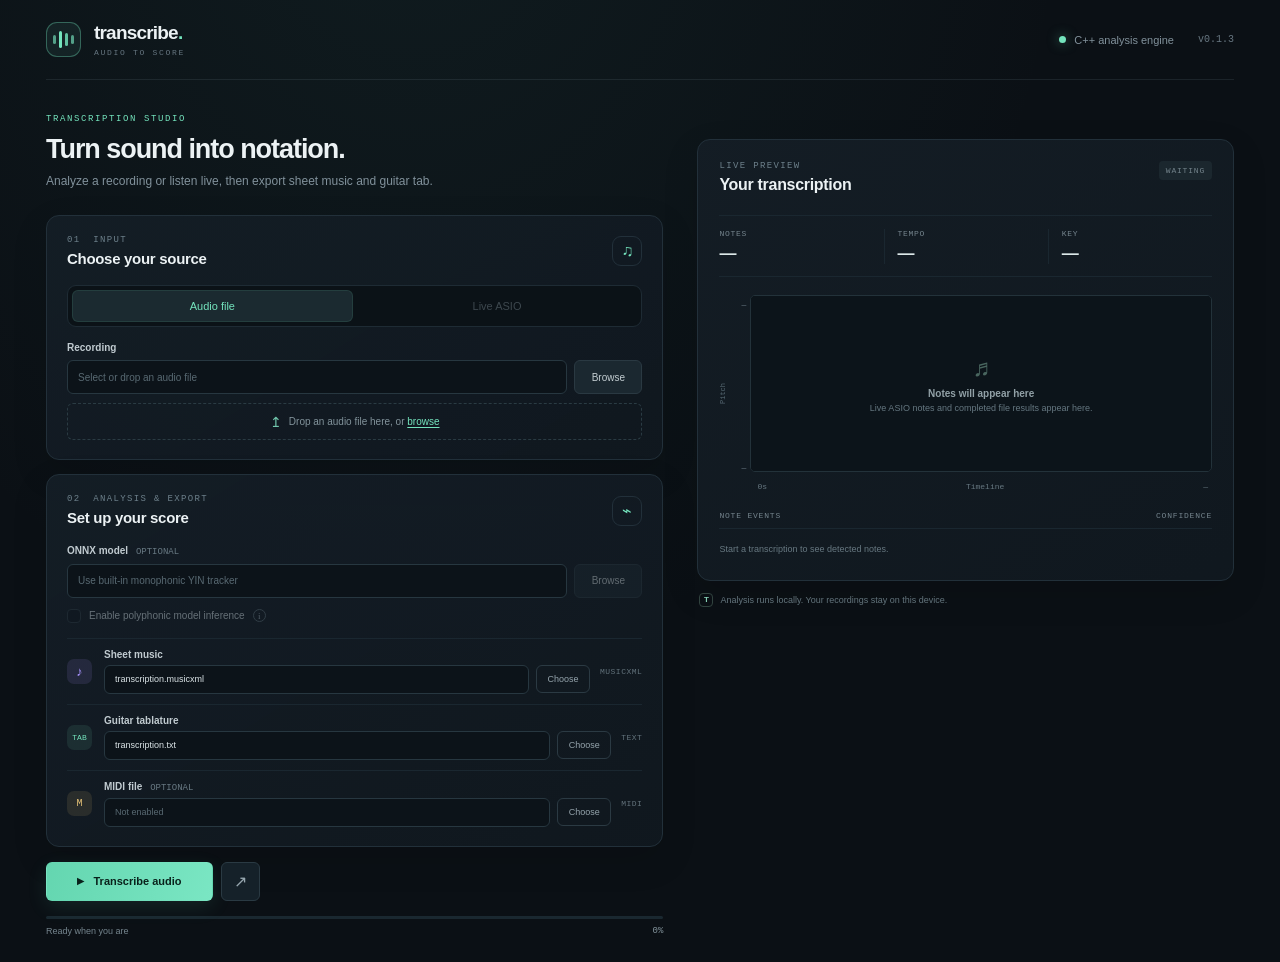
==== ui/index.html @ 73bc1816 "Release Transcribe 0.1.3 Co-authored-by: Copilot <223556219+Copilot@users.noreply.github.com>" ====
<!doctype html>
<html lang="en">
<head>
  <meta charset="utf-8">
  <meta name="viewport" content="width=device-width, initial-scale=1">
  <meta name="color-scheme" content="dark">
  <title>Transcribe</title>
  <link rel="stylesheet" href="styles.css">
</head>
<body>
  <div class="app-shell">
    <header class="topbar">
      <div class="brand">
        <div class="brand-mark" aria-hidden="true"><span></span><span></span><span></span><span></span></div>
        <div>
          <div class="brand-name">transcribe<span class="brand-dot">.</span></div>
          <div class="brand-caption">AUDIO TO SCORE</div>
        </div>
      </div>
      <div class="topbar-right">
        <span class="engine-indicator"><i></i><span id="engine-label">C++ analysis engine</span></span>
        <span class="version">v0.1.3</span>
      </div>
    </header>

    <main class="workspace">
      <section class="setup-column">
        <div class="page-heading">
          <div class="eyebrow">TRANSCRIPTION STUDIO</div>
          <h1>Turn sound into notation.</h1>
          <p>Analyze a recording or listen live, then export sheet music and guitar tab.</p>
        </div>

        <section class="card source-card">
          <div class="card-heading">
            <div>
              <div class="section-kicker">01 <span>INPUT</span></div>
              <h2>Choose your source</h2>
            </div>
            <span class="step-icon" aria-hidden="true">♫</span>
          </div>

          <div class="segmented" role="group" aria-label="Audio source">
            <button type="button" class="segment selected" data-mode="file">Audio file</button>
            <button type="button" class="segment" data-mode="asio" id="asio-mode" disabled>Live ASIO</button>
          </div>

          <div id="file-source" class="source-fields">
            <label class="field-label" for="input-path">Recording</label>
            <div class="path-row">
              <input id="input-path" autocomplete="off" spellcheck="false" placeholder="Select or drop an audio file">
              <button class="button button-secondary browse-button" type="button" data-field="input">Browse</button>
            </div>
            <div id="drop-zone" class="drop-zone">
              <span class="drop-icon">↥</span>
              <span>Drop an audio file here, or <button type="button" class="text-button" id="drop-browse">browse</button></span>
            </div>
          </div>

          <div id="asio-source" class="source-fields hidden">
            <label class="field-label" for="capture-seconds">Capture duration</label>
            <div class="duration-row">
              <input id="capture-seconds" type="number" min="0.1" max="300" step="0.5" value="10">
              <span>seconds</span>
            </div>
            <p class="field-hint">Record from the selected Windows ASIO device. Stop early to finalize.</p>
          </div>
        </section>

        <section class="card output-card">
          <div class="card-heading">
            <div>
              <div class="section-kicker">02 <span>ANALYSIS & EXPORT</span></div>
              <h2>Set up your score</h2>
            </div>
            <span class="step-icon" aria-hidden="true">⌁</span>
          </div>

          <label class="field-label" for="model-path">ONNX model <span class="optional">OPTIONAL</span></label>
          <div class="path-row">
            <input id="model-path" autocomplete="off" spellcheck="false" placeholder="Use built-in monophonic YIN tracker">
            <button class="button button-secondary browse-button" type="button" data-field="model" disabled>Browse</button>
          </div>
          <label class="check-row" for="polyphonic">
            <input id="polyphonic" type="checkbox" disabled>
            <span class="check-custom"></span>
            <span>Enable polyphonic model inference</span>
            <span class="tip" title="Requires an ONNX model with independent per-pitch probabilities.">i</span>
          </label>

          <div class="output-list">
            <div class="output-item">
              <div class="output-symbol musicxml-symbol">♪</div>
              <div class="output-main">
                <label class="field-label" for="musicxml-path">Sheet music</label>
                <div class="path-row">
                  <input id="musicxml-path" autocomplete="off" spellcheck="false" value="transcription.musicxml">
                  <button class="button button-quiet browse-button" type="button" data-field="musicxml">Choose</button>
                </div>
              </div>
              <span class="file-type">MUSICXML</span>
            </div>
            <div class="output-item">
              <div class="output-symbol tab-symbol">TAB</div>
              <div class="output-main">
                <label class="field-label" for="tab-path">Guitar tablature</label>
                <div class="path-row">
                  <input id="tab-path" autocomplete="off" spellcheck="false" value="transcription.txt">
                  <button class="button button-quiet browse-button" type="button" data-field="tab">Choose</button>
                </div>
              </div>
              <span class="file-type">TEXT</span>
            </div>
            <div class="output-item">
              <div class="output-symbol midi-symbol">M</div>
              <div class="output-main">
                <label class="field-label" for="midi-path">MIDI file <span class="optional">OPTIONAL</span></label>
                <div class="path-row">
                  <input id="midi-path" autocomplete="off" spellcheck="false" placeholder="Not enabled">
                  <button class="button button-quiet browse-button" type="button" data-field="midi">Choose</button>
                </div>
              </div>
              <span class="file-type">MIDI</span>
            </div>
          </div>
        </section>

        <div class="action-area">
          <div class="action-row">
            <button id="transcribe-button" class="button button-primary" type="button">
              <span class="play-icon">▶</span><span>Transcribe audio</span>
            </button>
            <button id="cancel-button" class="button button-stop hidden" type="button">Stop</button>
            <button id="open-folder-button" class="button button-icon" type="button" title="Open output folder">↗</button>
          </div>
          <div class="progress-wrap">
            <div class="progress-track"><div id="progress-bar"></div></div>
            <div class="status-row"><span id="status-text">Ready when you are</span><span id="progress-value">0%</span></div>
          </div>
        </div>
      </section>

      <aside class="preview-column">
        <section class="card preview-card">
          <div class="preview-heading">
            <div>
              <div class="section-kicker">LIVE PREVIEW</div>
              <h2>Your transcription</h2>
            </div>
            <span id="preview-badge" class="preview-badge">WAITING</span>
          </div>
          <div class="stats-grid">
            <div class="stat"><span class="stat-label">NOTES</span><strong id="note-count">—</strong></div>
            <div class="stat"><span class="stat-label">TEMPO</span><strong id="tempo-value">—</strong></div>
            <div class="stat"><span class="stat-label">KEY</span><strong id="key-value">—</strong></div>
          </div>
          <div class="piano-roll-wrap">
            <div class="roll-labels"><span id="pitch-high">—</span><span>Pitch</span><span id="pitch-low">—</span></div>
            <canvas id="piano-roll" aria-label="Transcribed notes plotted by time and pitch"></canvas>
            <div class="roll-time"><span>0s</span><span id="roll-duration">Timeline</span><span id="roll-end">—</span></div>
            <div id="empty-roll" class="empty-roll">
              <div class="empty-note">♬</div>
              <strong>Notes will appear here</strong>
              <span>Live ASIO notes and completed file results appear here.</span>
            </div>
          </div>
          <div class="notes-heading"><span>NOTE EVENTS</span><span id="confidence-label">CONFIDENCE</span></div>
          <div id="note-list" class="note-list">
            <div class="empty-notes">Start a transcription to see detected notes.</div>
          </div>
          <div id="result-message" class="result-message hidden"></div>
        </section>
        <div class="footer-note"><span class="footer-mark">T</span><span>Analysis runs locally. Your recordings stay on this device.</span></div>
      </aside>
    </main>
  </div>
  <script src="app.js"></script>
</body>
</html>
---- ui/styles.css ----
:root {
  color-scheme: dark;
  --bg: #0b1015;
  --panel: #111920;
  --panel-raised: #151f27;
  --field: #0c1319;
  --border: #22303a;
  --border-soft: #1a2730;
  --text: #ecf2f4;
  --muted: #81919b;
  --subtle: #55656f;
  --mint: #74e4bd;
  --mint-dark: #1b4c42;
  --violet: #a994ff;
  --amber: #e9c578;
  --red: #ff8888;
  font-family: "DM Sans", "Segoe UI", sans-serif;
}

* { box-sizing: border-box; }
html, body { margin: 0; min-width: 760px; min-height: 100%; background: var(--bg); color: var(--text); }
body { background-image: radial-gradient(ellipse at 32% -20%, rgba(50, 111, 105, .13), transparent 54%); }
button, input { font: inherit; }
button { color: inherit; }
.app-shell { max-width: 1440px; margin: 0 auto; padding: 0 46px 28px; }
.topbar { height: 80px; display: flex; justify-content: space-between; align-items: center; border-bottom: 1px solid rgba(125, 151, 162, .14); }
.brand { display: flex; align-items: center; gap: 13px; }
.brand-mark { width: 35px; height: 35px; border: 1px solid rgba(116, 228, 189, .35); background: rgba(116, 228, 189, .07); border-radius: 11px; display: flex; gap: 3px; align-items: center; justify-content: center; }
.brand-mark span { width: 3px; background: var(--mint); border-radius: 3px; }
.brand-mark span:nth-child(1), .brand-mark span:nth-child(4) { height: 9px; opacity: .65; }
.brand-mark span:nth-child(2) { height: 17px; }
.brand-mark span:nth-child(3) { height: 13px; opacity: .82; }
.brand-name { font-family: Manrope, sans-serif; font-weight: 800; font-size: 19px; letter-spacing: -.8px; line-height: 1; }
.brand-dot { color: var(--mint); }
.brand-caption, .eyebrow, .section-kicker, .stat-label, .file-type, .notes-heading, .preview-badge, .version { font-family: "DM Mono", Consolas, monospace; }
.brand-caption { margin-top: 6px; color: #667680; font-size: 8px; letter-spacing: 1.7px; }
.topbar-right { display: flex; align-items: center; gap: 24px; color: var(--muted); font-size: 11px; }
.engine-indicator { display: flex; align-items: center; gap: 8px; }
.engine-indicator i { width: 7px; height: 7px; border-radius: 99px; background: var(--mint); box-shadow: 0 0 12px rgba(116, 228, 189, .5); }
.version { color: #677680; font-size: 10px; }
.workspace { display: grid; grid-template-columns: minmax(440px, 1.07fr) minmax(330px, .93fr); gap: 34px; padding-top: 32px; align-items: start; }
.page-heading { margin: 2px 0 23px; }
.eyebrow { color: var(--mint); font-size: 9px; letter-spacing: 1.6px; margin-bottom: 9px; }
h1, h2, p { margin: 0; }
h1 { font: 700 27px/1.2 Manrope, sans-serif; letter-spacing: -1.05px; }
.page-heading p { color: var(--muted); font-size: 12px; line-height: 1.6; margin-top: 7px; }
.card { background: linear-gradient(148deg, rgba(20, 29, 37, .97), rgba(16, 24, 31, .98)); border: 1px solid var(--border); border-radius: 13px; box-shadow: 0 13px 36px rgba(0, 0, 0, .12); }
.source-card, .output-card { padding: 19px 20px; }
.output-card { margin-top: 14px; }
.card-heading { display: flex; align-items: center; justify-content: space-between; margin-bottom: 17px; }
.section-kicker { font-size: 9px; letter-spacing: 1.35px; color: #6d808b; }
.section-kicker span { margin-left: 6px; }
h2 { font: 650 15px/1.3 Manrope, sans-serif; letter-spacing: -.3px; margin-top: 4px; }
.step-icon { width: 30px; height: 30px; display: grid; place-items: center; border: 1px solid var(--border); border-radius: 9px; color: var(--mint); font-size: 16px; }
.segmented { display: grid; grid-template-columns: 1fr 1fr; gap: 4px; padding: 4px; background: #0b1217; border: 1px solid #1e2b34; border-radius: 9px; margin-bottom: 15px; }
.segment { height: 32px; border: 0; border-radius: 6px; background: transparent; color: #82919a; cursor: pointer; font-size: 11px; transition: .18s ease; }
.segment:hover:not(:disabled) { color: var(--text); }
.segment.selected { background: #1b2a30; color: var(--mint); box-shadow: inset 0 0 0 1px rgba(116, 228, 189, .1); }
.segment:disabled { cursor: not-allowed; opacity: .42; }
.field-label { display: block; font-size: 10px; font-weight: 600; color: #c1cbd0; margin-bottom: 7px; }
.optional { font: 9px "DM Mono", Consolas, monospace; color: #687983; margin-left: 5px; }
.path-row { display: flex; align-items: center; gap: 7px; }
input:not([type=checkbox]) { height: 34px; width: 100%; min-width: 0; padding: 0 10px; background: var(--field); color: #dce5e8; border: 1px solid #273740; outline: 0; border-radius: 6px; font-size: 10px; transition: border .15s; }
input:not([type=checkbox]):focus { border-color: rgba(116, 228, 189, .58); box-shadow: 0 0 0 2px rgba(116, 228, 189, .08); }
input::placeholder { color: #586972; }
.button { border: 1px solid transparent; border-radius: 6px; cursor: pointer; white-space: nowrap; transition: .16s ease; }
.button:disabled { cursor: not-allowed; opacity: .45; }
.button-secondary { height: 34px; min-width: 68px; background: #1b2830; color: #c3cdd1; border-color: #2a3942; font-size: 10px; }
.button-secondary:hover:not(:disabled), .button-quiet:hover { background: #25343d; border-color: #3a4d57; }
.button-quiet { height: 28px; min-width: 54px; padding: 0 9px; color: #95a4ac; background: transparent; border-color: #2b3a43; font-size: 9px; }
.drop-zone { display: flex; align-items: center; justify-content: center; gap: 7px; height: 37px; border: 1px dashed #2a3b43; border-radius: 6px; color: #82939b; margin-top: 9px; font-size: 10px; transition: .15s; }
.drop-zone.over { border-color: var(--mint); background: rgba(116, 228, 189, .06); color: var(--mint); }
.drop-icon { font-size: 14px; color: #72c8ae; }
.text-button { padding: 0; border: 0; background: none; color: var(--mint); cursor: pointer; font-size: inherit; text-decoration: underline; text-underline-offset: 2px; }
.duration-row { display: flex; align-items: center; gap: 10px; }
.duration-row input { width: 100px !important; }
.duration-row span, .field-hint { color: var(--muted); font-size: 10px; }
.field-hint { margin-top: 9px; line-height: 1.5; }
.hidden { display: none !important; }
.check-row { display: flex; align-items: center; gap: 8px; margin: 11px 0 15px; color: #aab6bc; cursor: pointer; font-size: 10px; }
.check-row input { position: absolute; opacity: 0; pointer-events: none; }
.check-custom { display: block; width: 14px; height: 14px; border: 1px solid #40515b; border-radius: 4px; background: var(--field); position: relative; }
.check-row input:checked + .check-custom { border-color: #73d9b7; background: #215047; }
.check-row input:checked + .check-custom:after { content: ""; position: absolute; left: 4px; top: 1px; width: 4px; height: 7px; border: solid #d6fff1; border-width: 0 1.5px 1.5px 0; transform: rotate(45deg); }
.check-row input:disabled + .check-custom { opacity: .45; }
.check-row:has(input:disabled) { cursor: not-allowed; opacity: .55; }
.tip { display: inline-grid; place-items: center; width: 13px; height: 13px; border: 1px solid #4a5a63; border-radius: 99px; color: #84949d; font: 9px Georgia, serif; }
.output-list { border-top: 1px solid var(--border-soft); }
.output-item { display: grid; grid-template-columns: 27px minmax(0, 1fr) auto; gap: 10px; align-items: center; padding: 10px 0; border-bottom: 1px solid var(--border-soft); }
.output-item:last-child { border-bottom: 0; padding-bottom: 0; }
.output-symbol { width: 25px; height: 25px; display: grid; place-items: center; border-radius: 7px; font-size: 13px; }
.musicxml-symbol { background: rgba(169, 148, 255, .12); color: var(--violet); }
.tab-symbol { background: rgba(116, 228, 189, .1); color: var(--mint); font: 8px "DM Mono", monospace; }
.midi-symbol { background: rgba(233, 197, 120, .11); color: var(--amber); font: 10px "DM Mono", monospace; }
.output-main .field-label { margin-bottom: 5px; }
.output-main .path-row input { height: 29px; font-size: 9px; }
.file-type { color: #62727b; font-size: 8px; letter-spacing: .5px; }
.action-area { margin-top: 15px; }
.action-row { display: flex; gap: 8px; }
.button-primary { display: flex; align-items: center; justify-content: center; gap: 9px; height: 39px; min-width: 167px; padding: 0 16px; background: linear-gradient(105deg, #64d6b0, #7ae6c3); color: #09211b; font-size: 11px; font-weight: 700; box-shadow: 0 6px 20px rgba(95, 207, 170, .11); }
.button-primary:hover:not(:disabled) { filter: brightness(1.08); transform: translateY(-1px); }
.button-primary:disabled { opacity: .5; }
.play-icon { font-size: 9px; }
.button-stop { height: 39px; padding: 0 16px; color: #ffb5b5; background: rgba(142, 47, 57, .18); border-color: rgba(255, 136, 136, .22); font-size: 10px; }
.button-stop:hover { background: rgba(142, 47, 57, .3); }
.button-icon { height: 39px; width: 39px; background: #152129; border-color: #2a3a43; color: #97a7af; font-size: 16px; }
.button-icon:hover { color: var(--mint); border-color: #40544f; }
.progress-wrap { margin-top: 15px; }
.progress-track { height: 3px; border-radius: 8px; background: #1a2830; overflow: hidden; }
.progress-track div { height: 100%; width: 0; background: linear-gradient(90deg, #5bcba7, #9af2d6); border-radius: inherit; transition: width .24s ease; }
.status-row { display: flex; justify-content: space-between; margin-top: 7px; color: #75858e; font-size: 9px; }
#progress-value { color: #85969e; font-family: "DM Mono", monospace; }
.preview-column { padding-top: 27px; }
.preview-card { padding: 21px; }
.preview-heading { display: flex; align-items: start; justify-content: space-between; }
.preview-heading h2 { font-size: 16px; }
.preview-badge { padding: 5px 7px; border-radius: 4px; background: #1b272e; color: #73838b; font-size: 8px; letter-spacing: .8px; }
.preview-badge.active { background: rgba(116, 228, 189, .1); color: var(--mint); }
.preview-badge.done { background: rgba(116, 228, 189, .12); color: var(--mint); }
.preview-badge.error { background: rgba(255, 136, 136, .1); color: var(--red); }
.stats-grid { display: grid; grid-template-columns: repeat(3, 1fr); margin-top: 19px; padding: 13px 0 12px; border-top: 1px solid var(--border-soft); border-bottom: 1px solid var(--border-soft); }
.stat { display: flex; flex-direction: column; gap: 6px; padding-left: 13px; border-left: 1px solid var(--border-soft); }
.stat:first-child { padding-left: 0; border: 0; }
.stat-label { color: #75858e; letter-spacing: .7px; font-size: 8px; }
.stat strong { font: 600 17px Manrope, sans-serif; letter-spacing: -.4px; }
.stat strong:not(:empty) { color: #dce8e8; }
.piano-roll-wrap { position: relative; display: flex; margin-top: 18px; min-height: 197px; }
.roll-labels { width: 31px; display: flex; flex-direction: column; justify-content: space-between; padding: 5px 4px 20px 0; color: #71828c; font: 8px "DM Mono", monospace; text-align: right; }
.roll-labels span:nth-child(2) { position: absolute; left: 0; top: 45%; writing-mode: vertical-rl; transform: rotate(180deg); color: #566872; font-size: 7px; }
#piano-roll { width: calc(100% - 31px); height: 177px; border: 1px solid #23323a; border-radius: 5px; background: #0c141a; }
.roll-time { position: absolute; left: 38px; right: 4px; bottom: 1px; display: flex; justify-content: space-between; color: #677881; font: 8px "DM Mono", monospace; }
.empty-roll { position: absolute; left: 32px; right: 1px; top: 0; bottom: 20px; display: flex; flex-direction: column; align-items: center; justify-content: center; color: #657780; pointer-events: none; text-align: center; }
.empty-note { color: #49665f; font-size: 24px; margin-bottom: 6px; }
.empty-roll strong { color: #92a1a7; font-size: 10px; font-weight: 600; }
.empty-roll span { margin-top: 4px; font-size: 9px; }
.notes-heading { display: flex; justify-content: space-between; margin-top: 19px; padding-bottom: 8px; color: #75858e; font-size: 8px; letter-spacing: .8px; border-bottom: 1px solid var(--border-soft); }
.note-list { max-height: 180px; overflow: auto; }
.note-row { display: grid; grid-template-columns: minmax(0, 1fr) 65px 46px; gap: 6px; align-items: center; min-height: 31px; border-bottom: 1px solid rgba(32, 46, 54, .68); font: 9px "DM Mono", monospace; }
.note-main { display: flex; align-items: center; gap: 8px; min-width: 0; }
.note-color { width: 5px; height: 15px; border-radius: 3px; background: var(--mint); }
.note-name { color: #d8e2e4; font-size: 10px; }
.note-time { color: #71818a; }
.note-confidence { color: #82938b; text-align: right; }
.empty-notes { padding: 15px 0 5px; color: #677881; font-size: 9px; }
.result-message { white-space: pre-wrap; margin-top: 12px; padding: 10px; border-radius: 6px; background: #0c141a; color: #9baab0; font-size: 9px; line-height: 1.6; }
.result-message.error { color: #f3a1a1; border: 1px solid rgba(255, 136, 136, .16); }
.footer-note { display: flex; align-items: center; gap: 7px; margin: 12px 2px; color: #63747c; font-size: 9px; }
.footer-mark { display: grid; place-items: center; width: 14px; height: 14px; border: 1px solid #31433f; color: #85cdb4; border-radius: 4px; font: 8px Manrope, sans-serif; font-weight: 700; }

@media (max-width: 980px) {
  .app-shell { padding: 0 25px 24px; }
  .workspace { gap: 19px; grid-template-columns: minmax(400px, 1.05fr) minmax(310px, .95fr); }
}
@media (max-width: 800px) {
  html, body { min-width: 360px; }
  .app-shell { padding: 0 16px 22px; }
  .topbar { height: 67px; }
  .workspace { display: block; padding-top: 23px; }
  .preview-column { padding-top: 20px; }
  .page-heading { margin-bottom: 17px; }
  h1 { font-size: 23px; }
}
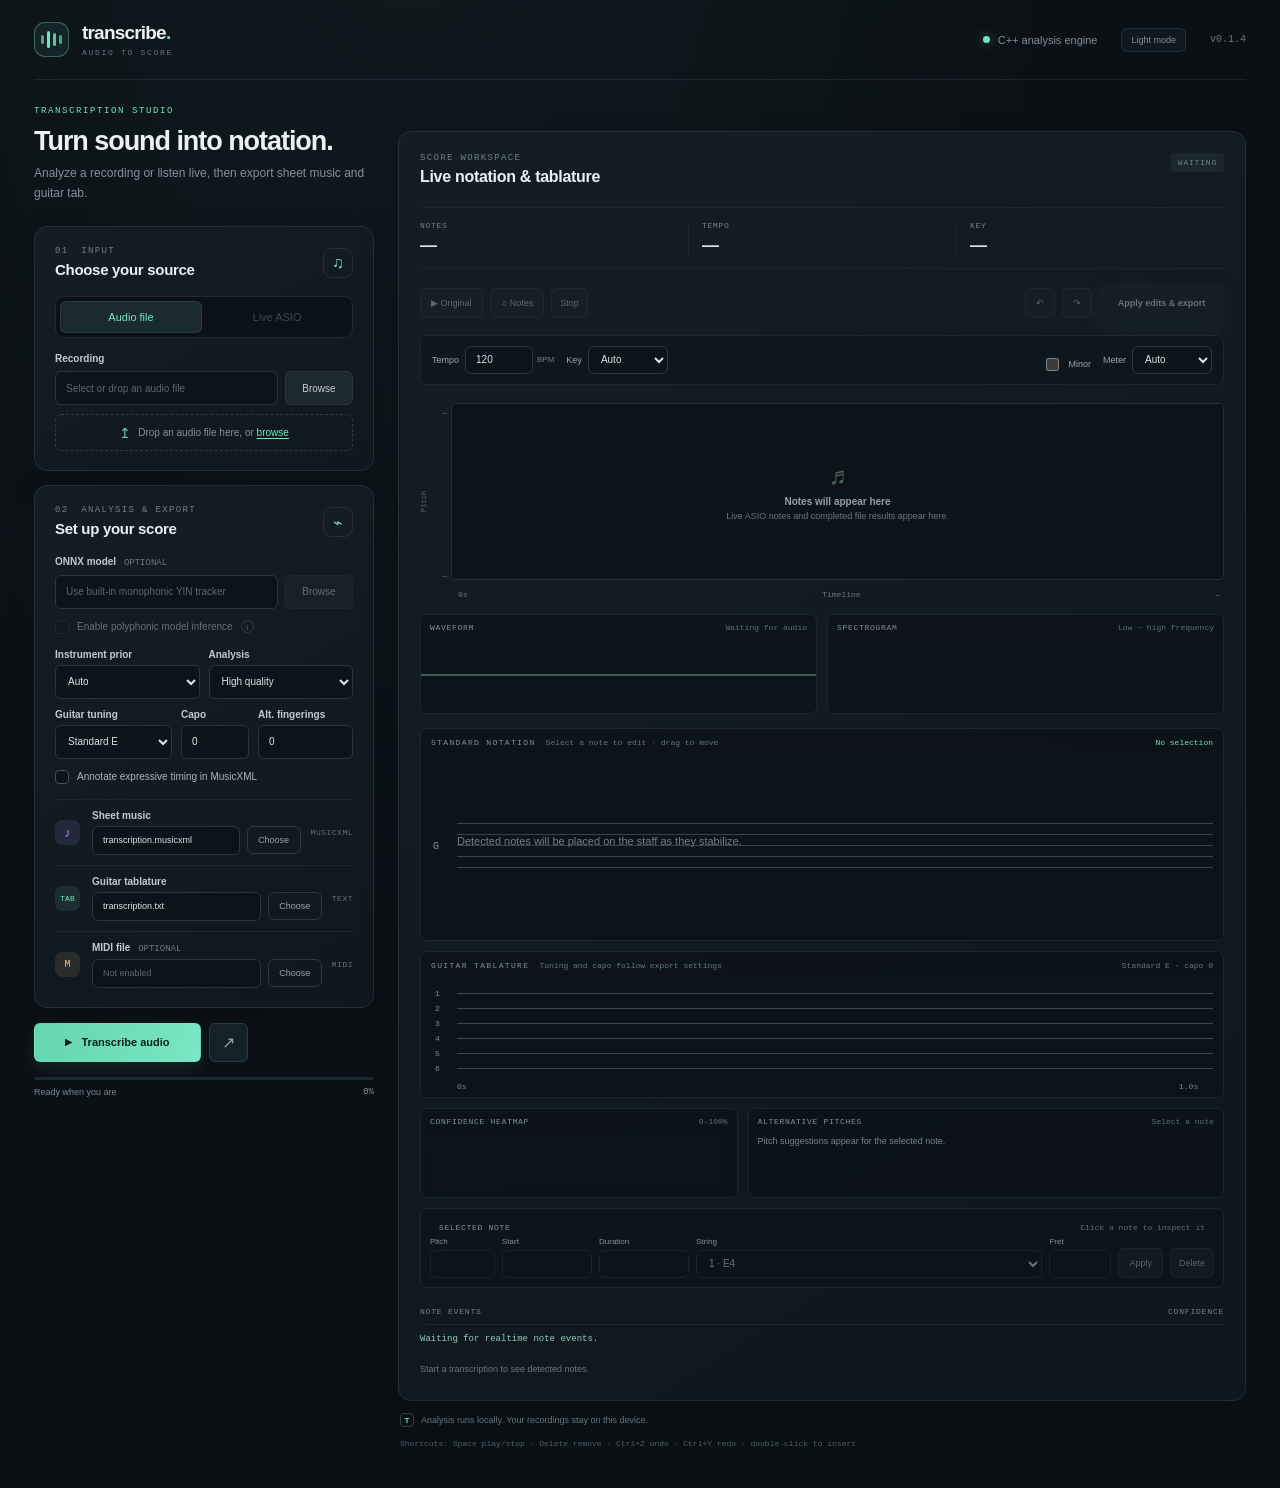
==== commit f0638fac: "Release Transcribe 0.1.4 Co-authored-by: Copilot <223556219+Copilot@users.noreply.github.com>" ====
--- a/ui/index.html
+++ b/ui/index.html
@@ -19,7 +19,8 @@
       </div>
       <div class="topbar-right">
         <span class="engine-indicator"><i></i><span id="engine-label">C++ analysis engine</span></span>
-        <span class="version">v0.1.3</span>
+        <button id="theme-toggle" class="theme-toggle" type="button" aria-label="Switch color theme">Light mode</button>
+        <span class="version">v0.1.4</span>
       </div>
     </header>
 
@@ -63,6 +64,11 @@
               <input id="capture-seconds" type="number" min="0.1" max="300" step="0.5" value="10">
               <span>seconds</span>
             </div>
+            <label class="field-label" for="latency-ms">Realtime analysis latency</label>
+            <div class="duration-row">
+              <input id="latency-ms" type="number" min="20" max="50" step="5" value="40">
+              <span>milliseconds</span>
+            </div>
             <p class="field-hint">Record from the selected Windows ASIO device. Stop early to finalize.</p>
           </div>
         </section>
@@ -86,6 +92,49 @@
             <span class="check-custom"></span>
             <span>Enable polyphonic model inference</span>
             <span class="tip" title="Requires an ONNX model with independent per-pitch probabilities.">i</span>
+          </label>
+          <div class="guitar-options analysis-options">
+            <div>
+              <label class="field-label" for="instrument-prior">Instrument prior</label>
+              <select id="instrument-prior">
+                <option value="auto">Auto</option>
+                <option value="guitar">Guitar</option>
+                <option value="piano">Piano</option>
+                <option value="voice">Voice</option>
+              </select>
+            </div>
+            <div class="quality-option">
+              <label class="field-label" for="quality-mode">Analysis</label>
+              <select id="quality-mode">
+                <option value="quality">High quality</option>
+                <option value="fast">Fast preview</option>
+              </select>
+            </div>
+          </div>
+          <div class="guitar-options">
+            <div>
+              <label class="field-label" for="guitar-tuning">Guitar tuning</label>
+              <select id="guitar-tuning">
+                <option value="standard">Standard E</option>
+                <option value="drop-d">Drop D</option>
+                <option value="dadgad">DADGAD</option>
+                <option value="open-d">Open D</option>
+                <option value="open-g">Open G</option>
+              </select>
+            </div>
+            <div>
+              <label class="field-label" for="capo-fret">Capo</label>
+              <input id="capo-fret" type="number" min="0" max="24" value="0">
+            </div>
+            <div>
+              <label class="field-label" for="tab-alternatives">Alt. fingerings</label>
+              <input id="tab-alternatives" type="number" min="0" max="5" value="0">
+            </div>
+          </div>
+          <label class="check-row" for="preserve-timing">
+            <input id="preserve-timing" type="checkbox">
+            <span class="check-custom"></span>
+            <span>Annotate expressive timing in MusicXML</span>
           </label>
 
           <div class="output-list">
@@ -144,8 +193,8 @@
         <section class="card preview-card">
           <div class="preview-heading">
             <div>
-              <div class="section-kicker">LIVE PREVIEW</div>
-              <h2>Your transcription</h2>
+              <div class="section-kicker">SCORE WORKSPACE</div>
+              <h2>Live notation &amp; tablature</h2>
             </div>
             <span id="preview-badge" class="preview-badge">WAITING</span>
           </div>
@@ -153,6 +202,38 @@
             <div class="stat"><span class="stat-label">NOTES</span><strong id="note-count">—</strong></div>
             <div class="stat"><span class="stat-label">TEMPO</span><strong id="tempo-value">—</strong></div>
             <div class="stat"><span class="stat-label">KEY</span><strong id="key-value">—</strong></div>
+          </div>
+          <div class="editor-toolbar">
+            <div class="playback-actions">
+              <button id="play-original" class="button button-small" type="button" disabled>▶ Original</button>
+              <button id="play-midi" class="button button-small" type="button" disabled>♫ Notes</button>
+              <button id="stop-playback" class="button button-small button-quiet" type="button" disabled>Stop</button>
+            </div>
+            <div class="history-actions">
+              <button id="undo-button" class="button button-small button-quiet" type="button" disabled title="Ctrl+Z">↶</button>
+              <button id="redo-button" class="button button-small button-quiet" type="button" disabled title="Ctrl+Y">↷</button>
+              <button id="export-edits" class="button button-small button-primary" type="button" disabled>Apply edits &amp; export</button>
+            </div>
+          </div>
+          <div class="editor-settings">
+            <label>Tempo <span class="input-with-unit"><input id="tempo-control" type="number" min="40" max="240" value="120"><small>BPM</small></span></label>
+            <label>Key
+              <select id="key-control">
+                <option value="auto">Auto</option>
+                <option value="-7">C♭</option><option value="-6">G♭</option><option value="-5">D♭</option>
+                <option value="-4">A♭</option><option value="-3">E♭</option><option value="-2">B♭</option>
+                <option value="-1">F</option><option value="0">C</option><option value="1">G</option>
+                <option value="2">D</option><option value="3">A</option><option value="4">E</option>
+                <option value="5">B</option><option value="6">F♯</option><option value="7">C♯</option>
+              </select>
+            </label>
+            <label class="minor-control"><input id="minor-control" type="checkbox"> Minor</label>
+            <label>Meter
+              <select id="meter-control">
+                <option value="auto">Auto</option><option value="3/4">3/4</option>
+                <option value="4/4">4/4</option><option value="6/8">6/8</option>
+              </select>
+            </label>
           </div>
           <div class="piano-roll-wrap">
             <div class="roll-labels"><span id="pitch-high">—</span><span>Pitch</span><span id="pitch-low">—</span></div>
@@ -164,16 +245,65 @@
               <span>Live ASIO notes and completed file results appear here.</span>
             </div>
           </div>
+          <div class="audio-preview-grid">
+            <div class="visual-panel">
+              <div class="visual-label"><span>WAVEFORM</span><span id="audio-time">Waiting for audio</span></div>
+              <canvas id="waveform" aria-label="Audio waveform preview"></canvas>
+            </div>
+            <div class="visual-panel">
+              <div class="visual-label"><span>SPECTROGRAM</span><span>Low → high frequency</span></div>
+              <canvas id="spectrogram" aria-label="Scrolling audio spectrogram"></canvas>
+            </div>
+          </div>
+          <div class="notation-panel">
+            <div class="notation-heading">
+              <div><span class="section-kicker">STANDARD NOTATION</span><span id="score-hint">Select a note to edit · drag to move</span></div>
+              <span id="selection-label">No selection</span>
+            </div>
+            <canvas id="staff-view" aria-label="Editable treble clef notation"></canvas>
+          </div>
+          <div class="notation-panel tab-panel">
+            <div class="notation-heading">
+              <div><span class="section-kicker">GUITAR TABLATURE</span><span id="tab-hint">Tuning and capo follow export settings</span></div>
+              <span id="tab-tuning-label">Standard E</span>
+            </div>
+            <canvas id="tab-view" aria-label="Editable guitar tablature"></canvas>
+          </div>
+          <div class="inspector-grid">
+            <section class="inspector-card">
+              <div class="inspector-heading"><span>CONFIDENCE HEATMAP</span><span>0–100%</span></div>
+              <canvas id="confidence-heatmap" aria-label="Note confidence heatmap"></canvas>
+            </section>
+            <section class="inspector-card">
+              <div class="inspector-heading"><span>ALTERNATIVE PITCHES</span><span id="alternative-note">Select a note</span></div>
+              <div id="alternatives-list" class="alternatives-list">Pitch suggestions appear for the selected note.</div>
+            </section>
+          </div>
+          <div class="selected-editor">
+            <div class="inspector-heading"><span>SELECTED NOTE</span><span id="edit-instructions">Click a note to inspect it</span></div>
+            <div class="note-edit-fields">
+              <label>Pitch <input id="edit-pitch" type="number" min="0" max="127" disabled></label>
+              <label>Start <input id="edit-start" type="number" min="0" step="0.01" disabled></label>
+              <label>Duration <input id="edit-duration" type="number" min="0.05" step="0.01" disabled></label>
+              <label>String <select id="edit-string" disabled></select></label>
+              <label>Fret <input id="edit-fret" type="number" min="0" max="24" disabled></label>
+              <button id="apply-note-edit" class="button button-small" type="button" disabled>Apply</button>
+              <button id="delete-note" class="button button-small button-quiet" type="button" disabled>Delete</button>
+            </div>
+          </div>
           <div class="notes-heading"><span>NOTE EVENTS</span><span id="confidence-label">CONFIDENCE</span></div>
+          <div id="live-events" class="live-events" aria-live="polite">Waiting for realtime note events.</div>
           <div id="note-list" class="note-list">
             <div class="empty-notes">Start a transcription to see detected notes.</div>
           </div>
           <div id="result-message" class="result-message hidden"></div>
         </section>
         <div class="footer-note"><span class="footer-mark">T</span><span>Analysis runs locally. Your recordings stay on this device.</span></div>
+        <div class="shortcut-note">Shortcuts: Space play/stop · Delete remove · Ctrl+Z undo · Ctrl+Y redo · double-click to insert</div>
       </aside>
     </main>
   </div>
   <script src="app.js"></script>
+  <script src="editor.js"></script>
 </body>
 </html>
--- a/ui/styles.css
+++ b/ui/styles.css
@@ -21,8 +21,9 @@
 html, body { margin: 0; min-width: 760px; min-height: 100%; background: var(--bg); color: var(--text); }
 body { background-image: radial-gradient(ellipse at 32% -20%, rgba(50, 111, 105, .13), transparent 54%); }
 button, input { font: inherit; }
+select { font: inherit; }
 button { color: inherit; }
-.app-shell { max-width: 1440px; margin: 0 auto; padding: 0 46px 28px; }
+.app-shell { max-width: 1720px; margin: 0 auto; padding: 0 34px 28px; }
 .topbar { height: 80px; display: flex; justify-content: space-between; align-items: center; border-bottom: 1px solid rgba(125, 151, 162, .14); }
 .brand { display: flex; align-items: center; gap: 13px; }
 .brand-mark { width: 35px; height: 35px; border: 1px solid rgba(116, 228, 189, .35); background: rgba(116, 228, 189, .07); border-radius: 11px; display: flex; gap: 3px; align-items: center; justify-content: center; }
@@ -35,10 +36,11 @@
 .brand-caption, .eyebrow, .section-kicker, .stat-label, .file-type, .notes-heading, .preview-badge, .version { font-family: "DM Mono", Consolas, monospace; }
 .brand-caption { margin-top: 6px; color: #667680; font-size: 8px; letter-spacing: 1.7px; }
 .topbar-right { display: flex; align-items: center; gap: 24px; color: var(--muted); font-size: 11px; }
+.theme-toggle { border: 1px solid var(--border); border-radius: 6px; padding: 6px 9px; background: var(--panel); color: var(--muted); cursor: pointer; font-size: 9px; }
 .engine-indicator { display: flex; align-items: center; gap: 8px; }
 .engine-indicator i { width: 7px; height: 7px; border-radius: 99px; background: var(--mint); box-shadow: 0 0 12px rgba(116, 228, 189, .5); }
 .version { color: #677680; font-size: 10px; }
-.workspace { display: grid; grid-template-columns: minmax(440px, 1.07fr) minmax(330px, .93fr); gap: 34px; padding-top: 32px; align-items: start; }
+.workspace { display: grid; grid-template-columns: minmax(290px, 340px) minmax(560px, 1fr); gap: 24px; padding-top: 24px; align-items: start; }
 .page-heading { margin: 2px 0 23px; }
 .eyebrow { color: var(--mint); font-size: 9px; letter-spacing: 1.6px; margin-bottom: 9px; }
 h1, h2, p { margin: 0; }
@@ -63,6 +65,11 @@
 input:not([type=checkbox]) { height: 34px; width: 100%; min-width: 0; padding: 0 10px; background: var(--field); color: #dce5e8; border: 1px solid #273740; outline: 0; border-radius: 6px; font-size: 10px; transition: border .15s; }
 input:not([type=checkbox]):focus { border-color: rgba(116, 228, 189, .58); box-shadow: 0 0 0 2px rgba(116, 228, 189, .08); }
 input::placeholder { color: #586972; }
+select { height: 34px; width: 100%; padding: 0 8px; background: var(--field); color: #dce5e8; border: 1px solid #273740; border-radius: 6px; font-size: 10px; }
+.guitar-options { display: grid; grid-template-columns: minmax(0, 1.5fr) minmax(68px, .7fr) minmax(95px, 1fr); gap: 9px; margin: 4px 0 10px; }
+.analysis-options { grid-template-columns: 1fr 1fr; }
+.guitar-options .field-label { margin-bottom: 5px; }
+.guitar-options input { height: 34px; }
 .button { border: 1px solid transparent; border-radius: 6px; cursor: pointer; white-space: nowrap; transition: .16s ease; }
 .button:disabled { cursor: not-allowed; opacity: .45; }
 .button-secondary { height: 34px; min-width: 68px; background: #1b2830; color: #c3cdd1; border-color: #2a3942; font-size: 10px; }
@@ -135,6 +142,7 @@
 .empty-roll span { margin-top: 4px; font-size: 9px; }
 .notes-heading { display: flex; justify-content: space-between; margin-top: 19px; padding-bottom: 8px; color: #75858e; font-size: 8px; letter-spacing: .8px; border-bottom: 1px solid var(--border-soft); }
 .note-list { max-height: 180px; overflow: auto; }
+.live-events { min-height: 16px; padding: 7px 0 3px; color: #91cdb7; font: 9px/1.6 "DM Mono", monospace; white-space: pre-line; }
 .note-row { display: grid; grid-template-columns: minmax(0, 1fr) 65px 46px; gap: 6px; align-items: center; min-height: 31px; border-bottom: 1px solid rgba(32, 46, 54, .68); font: 9px "DM Mono", monospace; }
 .note-main { display: flex; align-items: center; gap: 8px; min-width: 0; }
 .note-color { width: 5px; height: 15px; border-radius: 3px; background: var(--mint); }
@@ -144,12 +152,62 @@
 .empty-notes { padding: 15px 0 5px; color: #677881; font-size: 9px; }
 .result-message { white-space: pre-wrap; margin-top: 12px; padding: 10px; border-radius: 6px; background: #0c141a; color: #9baab0; font-size: 9px; line-height: 1.6; }
 .result-message.error { color: #f3a1a1; border: 1px solid rgba(255, 136, 136, .16); }
+.editor-toolbar, .playback-actions, .history-actions { display: flex; align-items: center; gap: 7px; }
+.editor-toolbar { justify-content: space-between; gap: 12px; margin-top: 15px; }
+.button-small { min-height: 30px; padding: 0 10px; background: #17232a; border-color: #2a3a43; color: #b8c8cc; font-size: 9px; }
+.button-small:hover:not(:disabled) { background: #24353c; border-color: #40554f; }
+.button-small.button-primary { min-height: 30px; min-width: 125px; border: 0; padding: 0 10px; font-size: 9px; }
+.button-small.button-quiet { min-width: 30px; padding: 0 8px; }
+.editor-settings { display: flex; align-items: end; gap: 12px; margin: 12px 0 15px; padding: 10px 11px; border: 1px solid var(--border-soft); border-radius: 7px; background: rgba(8, 15, 20, .35); }
+.editor-settings label { display: flex; align-items: center; gap: 6px; color: #99aab0; font-size: 9px; }
+.editor-settings select { width: 80px; height: 28px; }
+.editor-settings label:first-child input { height: 28px; width: 68px; }
+.input-with-unit { display: inline-flex; align-items: center; gap: 4px; }
+.input-with-unit small { color: #6f818a; font-size: 8px; }
+.editor-settings .minor-control { margin-left: auto; white-space: nowrap; }
+.editor-settings .minor-control input { accent-color: #70d9b5; }
+.audio-preview-grid { display: grid; grid-template-columns: 1fr 1fr; gap: 10px; margin: 14px 0; }
+.visual-panel, .notation-panel, .inspector-card { min-width: 0; border: 1px solid var(--border-soft); border-radius: 7px; background: rgba(8, 14, 19, .52); overflow: hidden; }
+.visual-label, .inspector-heading { display: flex; justify-content: space-between; align-items: center; padding: 8px 9px 5px; color: #80929b; font: 8px "DM Mono", Consolas, monospace; letter-spacing: .7px; }
+.visual-label span:last-child, .inspector-heading span:last-child { color: #5d707a; letter-spacing: 0; }
+.visual-panel canvas { display: block; width: 100%; height: 76px; }
+.notation-panel { margin-top: 10px; }
+.notation-heading { display: flex; justify-content: space-between; align-items: center; gap: 10px; padding: 9px 10px 3px; }
+.notation-heading > div { display: flex; align-items: baseline; gap: 10px; }
+.notation-heading .section-kicker { color: #82929a; font-size: 8px; }
+.notation-heading span:last-child { color: #647781; font: 8px "DM Mono", Consolas, monospace; }
+.notation-heading #selection-label { color: var(--mint); }
+.notation-panel canvas { display: block; width: 100%; height: 150px; cursor: crosshair; }
+.tab-panel canvas { height: 124px; }
+.inspector-grid { display: grid; grid-template-columns: minmax(180px, .8fr) minmax(220px, 1.2fr); gap: 10px; margin-top: 10px; }
+.inspector-card { padding-bottom: 8px; }
+.inspector-card canvas { display: block; width: calc(100% - 18px); height: 54px; margin: 4px 9px 0; }
+.alternatives-list { display: flex; flex-wrap: wrap; gap: 6px; padding: 5px 9px 3px; color: #74858e; font-size: 9px; }
+.alternative-pitch { padding: 5px 7px; border: 1px solid #2d3d45; border-radius: 5px; background: #121c22; color: #aab9be; cursor: pointer; font: 9px "DM Mono", Consolas, monospace; }
+.alternative-pitch:hover { border-color: var(--mint); color: var(--mint); }
+.selected-editor { margin-top: 10px; padding: 6px 9px 9px; border: 1px solid var(--border-soft); border-radius: 7px; background: rgba(8, 14, 19, .35); }
+.note-edit-fields { display: grid; grid-template-columns: 65px 90px 90px minmax(90px, 1fr) 62px auto auto; gap: 7px; align-items: end; }
+.note-edit-fields label { display: flex; flex-direction: column; gap: 4px; color: #81939c; font-size: 8px; }
+.note-edit-fields input, .note-edit-fields select { width: 100%; height: 28px; }
+.note-edit-fields button { height: 28px; }
+.note-edit-fields input:disabled, .note-edit-fields select:disabled { opacity: .45; }
+.shortcut-note { margin: 0 2px 12px; color: #4f6069; font: 8px "DM Mono", Consolas, monospace; }
+.note-row { cursor: pointer; }
+.note-row.selected { background: rgba(116, 228, 189, .08); }
+.note-row:hover { background: rgba(116, 228, 189, .04); }
+body[data-theme="light"] { --bg: #e9eff1; --panel: #f8fbfc; --panel-raised: #fff; --field: #fff; --border: #c9d5d9; --border-soft: #dce5e8; --text: #1d2a30; --muted: #5d6d74; --subtle: #718088; }
+body[data-theme="light"] { background-image: radial-gradient(ellipse at 32% -20%, rgba(50, 111, 105, .1), transparent 54%); }
+body[data-theme="light"] .card { background: linear-gradient(148deg, #fff, #f3f7f8); box-shadow: 0 13px 36px rgba(35, 57, 66, .08); }
+body[data-theme="light"] .editor-settings, body[data-theme="light"] .visual-panel, body[data-theme="light"] .notation-panel, body[data-theme="light"] .inspector-card, body[data-theme="light"] .result-message { background: #f5f9fa; }
+body[data-theme="light"] input:not([type=checkbox]), body[data-theme="light"] select { color: #29383e; background: #fff; border-color: #bdcbd0; }
+body[data-theme="light"] .button-small, body[data-theme="light"] .alternative-pitch { color: #43545b; background: #edf3f4; border-color: #c7d3d7; }
+body[data-theme="light"] .note-name, body[data-theme="light"] .stat strong { color: #29383e; }
 .footer-note { display: flex; align-items: center; gap: 7px; margin: 12px 2px; color: #63747c; font-size: 9px; }
 .footer-mark { display: grid; place-items: center; width: 14px; height: 14px; border: 1px solid #31433f; color: #85cdb4; border-radius: 4px; font: 8px Manrope, sans-serif; font-weight: 700; }
 
 @media (max-width: 980px) {
-  .app-shell { padding: 0 25px 24px; }
-  .workspace { gap: 19px; grid-template-columns: minmax(400px, 1.05fr) minmax(310px, .95fr); }
+  .app-shell { padding: 0 20px 24px; }
+  .workspace { gap: 16px; grid-template-columns: minmax(250px, 300px) minmax(450px, 1fr); }
 }
 @media (max-width: 800px) {
   html, body { min-width: 360px; }
@@ -159,4 +217,8 @@
   .preview-column { padding-top: 20px; }
   .page-heading { margin-bottom: 17px; }
   h1 { font-size: 23px; }
+  .audio-preview-grid, .inspector-grid { grid-template-columns: 1fr; }
+  .editor-toolbar { align-items: flex-start; flex-direction: column; }
+  .editor-settings { flex-wrap: wrap; }
+  .note-edit-fields { grid-template-columns: repeat(3, minmax(60px, 1fr)); }
 }
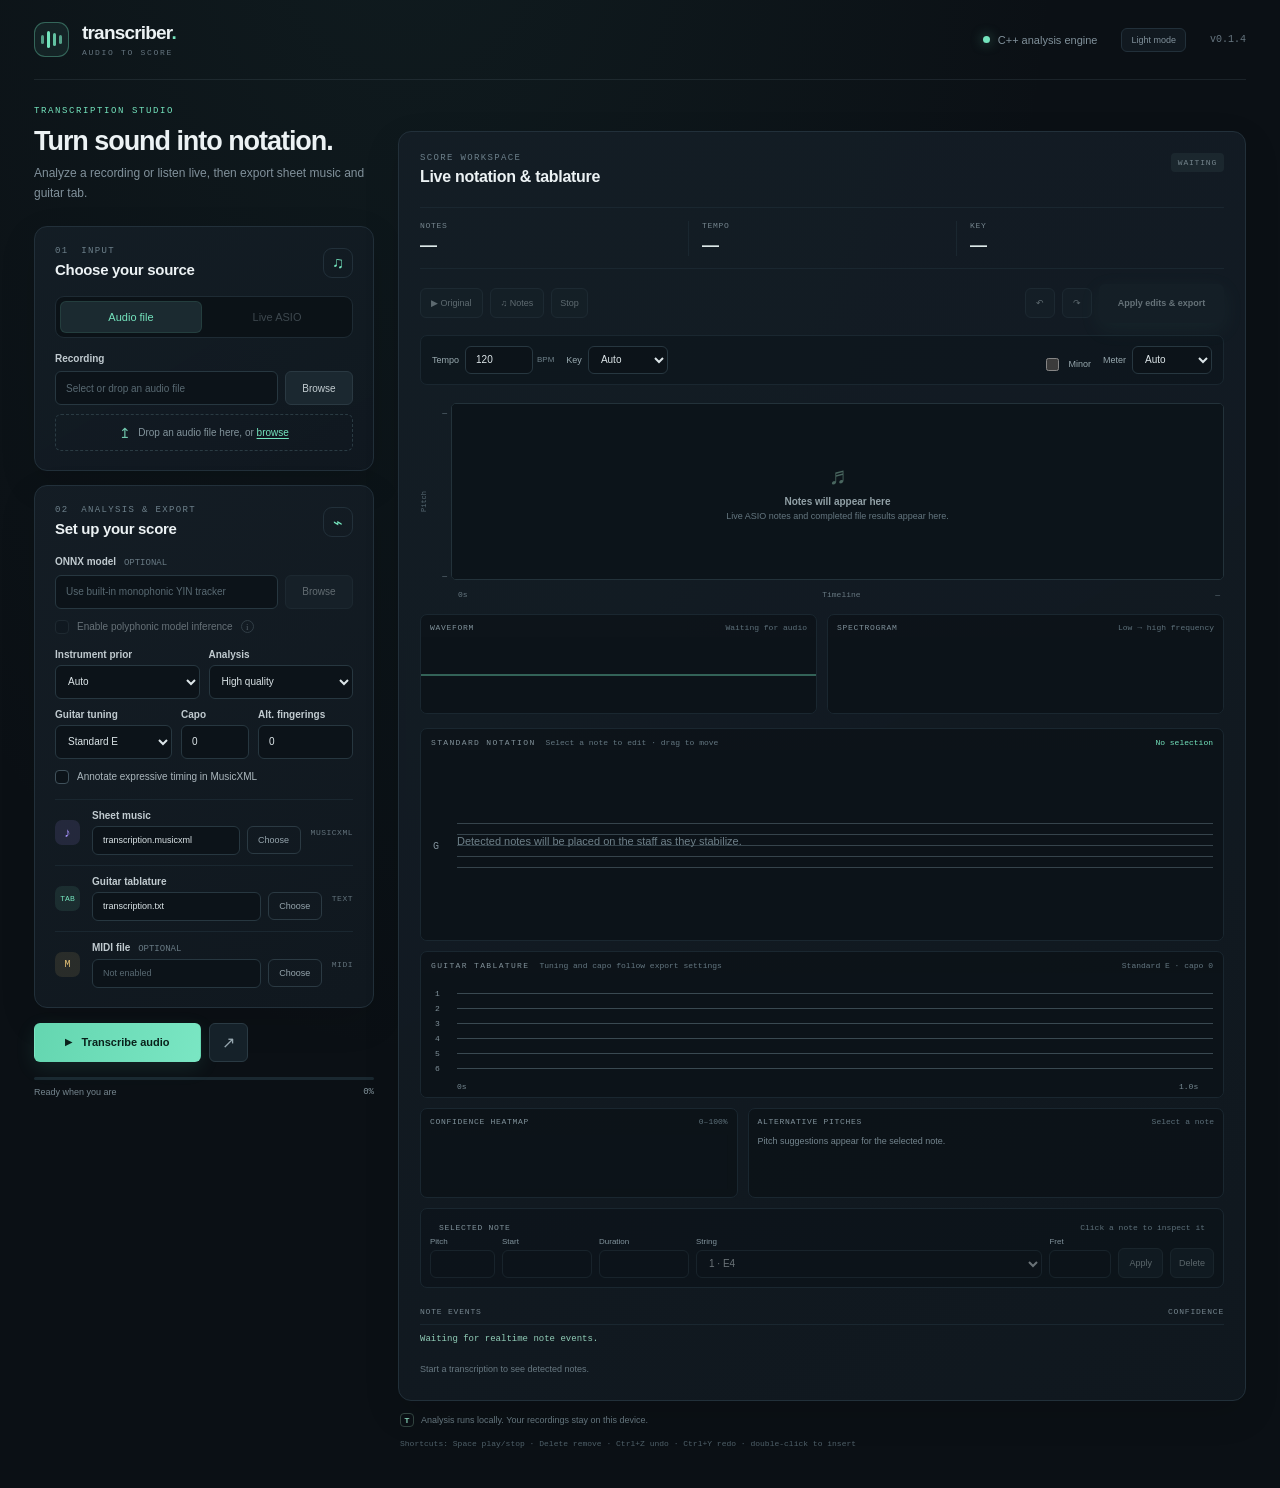
==== commit 0561397b: "Rename project to Transcriber Co-authored-by: Copilot <223556219+Copilot@users.noreply.github.com>" ====
--- a/ui/index.html
+++ b/ui/index.html
@@ -4,7 +4,7 @@
   <meta charset="utf-8">
   <meta name="viewport" content="width=device-width, initial-scale=1">
   <meta name="color-scheme" content="dark">
-  <title>Transcribe</title>
+  <title>Transcriber</title>
   <link rel="stylesheet" href="styles.css">
 </head>
 <body>
@@ -13,7 +13,7 @@
       <div class="brand">
         <div class="brand-mark" aria-hidden="true"><span></span><span></span><span></span><span></span></div>
         <div>
-          <div class="brand-name">transcribe<span class="brand-dot">.</span></div>
+          <div class="brand-name">transcriber<span class="brand-dot">.</span></div>
           <div class="brand-caption">AUDIO TO SCORE</div>
         </div>
       </div>
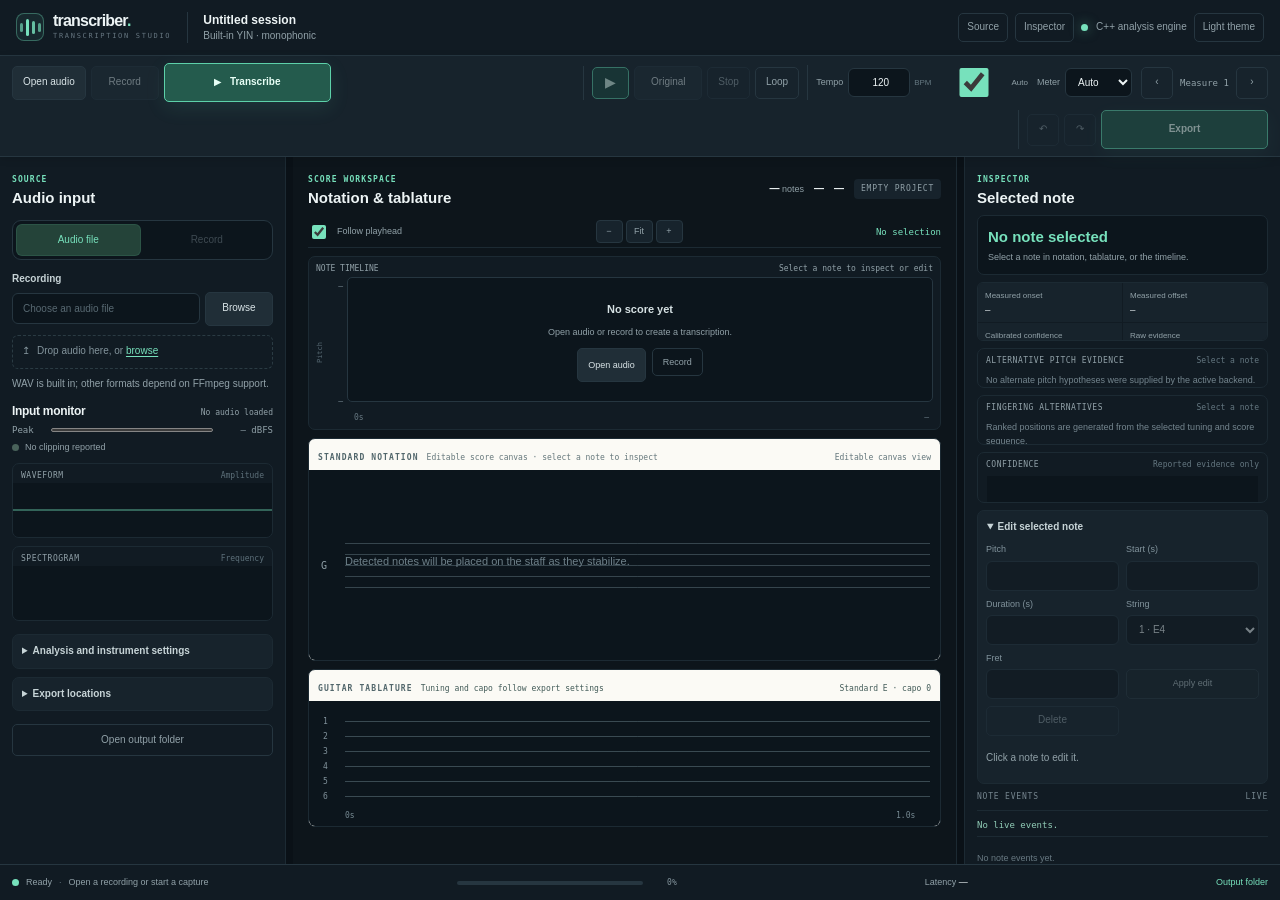
==== commit 1cdf9e1a: "Implement live transcription and score workstation Co-authored-by: Copilot <223556219+Copilot@users." ====
--- a/ui/index.html
+++ b/ui/index.html
@@ -3,307 +3,459 @@
 <head>
   <meta charset="utf-8">
   <meta name="viewport" content="width=device-width, initial-scale=1">
-  <meta name="color-scheme" content="dark">
-  <title>Transcriber</title>
+  <meta name="color-scheme" content="dark light">
+  <title>Transcriber Studio</title>
   <link rel="stylesheet" href="styles.css">
 </head>
 <body>
   <div class="app-shell">
     <header class="topbar">
-      <div class="brand">
-        <div class="brand-mark" aria-hidden="true"><span></span><span></span><span></span><span></span></div>
-        <div>
-          <div class="brand-name">transcriber<span class="brand-dot">.</span></div>
-          <div class="brand-caption">AUDIO TO SCORE</div>
-        </div>
-      </div>
-      <div class="topbar-right">
-        <span class="engine-indicator"><i></i><span id="engine-label">C++ analysis engine</span></span>
-        <button id="theme-toggle" class="theme-toggle" type="button" aria-label="Switch color theme">Light mode</button>
-        <span class="version">v0.1.4</span>
-      </div>
+      <a class="brand" href="#" aria-label="Transcriber Studio home">
+        <span class="brand-mark" aria-hidden="true"><span></span><span></span><span></span><span></span></span>
+        <span>
+          <span class="brand-name">transcriber<span class="brand-dot">.</span></span>
+          <span class="brand-caption">TRANSCRIPTION STUDIO</span>
+        </span>
+      </a>
+      <div class="project-context">
+        <span id="project-title" class="project-title">Untitled session</span>
+        <span id="model-status" class="model-status">Connecting to analysis engine…</span>
+      </div>
+      <nav class="workspace-actions" aria-label="Workspace options">
+        <button id="toggle-source" class="icon-button" type="button"
+                aria-label="Collapse source panel" aria-expanded="true" title="Collapse source panel">Source</button>
+        <button id="toggle-inspector" class="icon-button" type="button"
+                aria-label="Collapse inspector panel" aria-expanded="true" title="Collapse inspector">Inspector</button>
+        <span class="engine-indicator"><i aria-hidden="true"></i><span id="engine-label">C++ analysis engine</span></span>
+        <button id="theme-toggle" class="icon-button" type="button"
+                aria-label="Switch color theme" title="Switch color theme">Light theme</button>
+      </nav>
     </header>
 
-    <main class="workspace">
-      <section class="setup-column">
-        <div class="page-heading">
-          <div class="eyebrow">TRANSCRIPTION STUDIO</div>
-          <h1>Turn sound into notation.</h1>
-          <p>Analyze a recording or listen live, then export sheet music and guitar tab.</p>
-        </div>
-
-        <section class="card source-card">
-          <div class="card-heading">
-            <div>
-              <div class="section-kicker">01 <span>INPUT</span></div>
-              <h2>Choose your source</h2>
-            </div>
-            <span class="step-icon" aria-hidden="true">♫</span>
-          </div>
-
-          <div class="segmented" role="group" aria-label="Audio source">
-            <button type="button" class="segment selected" data-mode="file">Audio file</button>
-            <button type="button" class="segment" data-mode="asio" id="asio-mode" disabled>Live ASIO</button>
-          </div>
-
-          <div id="file-source" class="source-fields">
-            <label class="field-label" for="input-path">Recording</label>
+    <section class="transport" role="toolbar" aria-label="Transcription and playback controls">
+      <div class="transport-cluster transport-source">
+        <button id="open-audio" class="button button-secondary browse-button" type="button"
+                data-field="input" title="Open an audio file (O)" aria-keyshortcuts="O">Open audio</button>
+        <button id="record-button" class="button button-secondary" type="button" disabled
+                title="Record from the selected ASIO input">Record</button>
+        <button id="transcribe-button" class="button button-primary" type="button"
+                title="Analyze the selected audio file">
+          <span class="play-icon" aria-hidden="true">▶</span><span>Transcribe</span>
+        </button>
+        <button id="cancel-button" class="button button-stop hidden" type="button">Stop capture</button>
+      </div>
+
+      <div class="transport-cluster transport-playback" aria-label="Playback">
+        <button id="play-midi" class="button button-transport" type="button" disabled
+                title="Play or pause the score (Space)" aria-keyshortcuts="Space">▶</button>
+        <button id="play-original" class="button button-secondary" type="button" disabled
+                title="Play the original WAV recording">Original</button>
+        <button id="stop-playback" class="button button-quiet" type="button" disabled
+                title="Stop playback">Stop</button>
+        <button id="loop-toggle" class="button button-quiet" type="button" aria-pressed="false"
+                title="Loop score playback">Loop</button>
+      </div>
+
+      <div class="transport-cluster transport-context">
+        <div class="transport-input">
+          <label for="tempo-control">Tempo</label>
+          <span class="input-with-unit">
+            <input id="tempo-control" type="number" min="40" max="240" value="120" disabled aria-label="Score tempo in beats per minute">
+            <small>BPM</small>
+          </span>
+          <label class="check-row tempo-auto" for="tempo-auto" title="Infer tempo from the audio">
+            <input id="tempo-auto" type="checkbox" checked aria-label="Infer tempo automatically">
+            <span class="check-custom" aria-hidden="true"></span><span>Auto</span>
+          </label>
+        </div>
+        <div class="transport-input">
+          <label for="meter-control">Meter</label>
+          <select id="meter-control" aria-label="Score time signature">
+            <option value="auto">Auto</option><option value="2/4">2/4</option>
+            <option value="3/4">3/4</option><option value="4/4">4/4</option>
+            <option value="5/4">5/4</option><option value="2/8">2/8</option>
+            <option value="3/8">3/8</option><option value="5/8">5/8</option>
+            <option value="6/8">6/8</option><option value="7/8">7/8</option>
+            <option value="9/8">9/8</option><option value="12/8">12/8</option>
+          </select>
+        </div>
+        <div class="measure-navigation" aria-label="Measure navigation">
+          <button id="measure-prev" class="button button-quiet" type="button"
+                  aria-label="Previous measure" title="Select the previous measure">‹</button>
+          <output id="measure-display" aria-live="polite">Measure —</output>
+          <button id="measure-next" class="button button-quiet" type="button"
+                  aria-label="Next measure" title="Select the next measure">›</button>
+        </div>
+      </div>
+
+      <div class="transport-cluster transport-edit">
+        <button id="undo-button" class="button button-quiet" type="button" disabled
+                title="Undo (Ctrl+Z)" aria-label="Undo" aria-keyshortcuts="Control+Z">↶</button>
+        <button id="redo-button" class="button button-quiet" type="button" disabled
+                title="Redo (Ctrl+Shift+Z)" aria-label="Redo" aria-keyshortcuts="Control+Shift+Z">↷</button>
+        <button id="export-edits" class="button button-primary" type="button" disabled
+                title="Apply edits to the canonical score and export">Export</button>
+      </div>
+    </section>
+
+    <main id="workspace" class="workspace">
+      <aside id="source-panel" class="panel source-panel" aria-label="Audio source and setup">
+        <div class="panel-heading">
+          <div><span class="section-kicker">SOURCE</span><h1>Audio input</h1></div>
+          <button id="source-collapse" class="panel-collapse" type="button"
+                  aria-label="Collapse source panel" title="Collapse source panel">‹</button>
+        </div>
+
+        <div class="segmented" role="group" aria-label="Audio source mode">
+          <button type="button" class="segment selected" data-mode="file">Audio file</button>
+          <button type="button" class="segment" data-mode="asio" id="asio-mode" disabled>Record</button>
+        </div>
+
+        <div id="file-source" class="source-fields">
+          <label class="field-label" for="input-path">Recording</label>
+          <div class="path-row">
+            <input id="input-path" autocomplete="off" spellcheck="false"
+                   placeholder="Choose an audio file" aria-describedby="file-help">
+            <button class="button button-secondary browse-button" type="button"
+                    data-field="input" aria-label="Browse for an audio file">Browse</button>
+          </div>
+          <div id="drop-zone" class="drop-zone" tabindex="0"
+               aria-label="Drop an audio file here">
+            <span aria-hidden="true">↥</span>
+            <span>Drop audio here, or <button type="button" class="text-button" id="drop-browse">browse</button></span>
+          </div>
+          <p id="file-help" class="field-hint">WAV is built in; other formats depend on FFmpeg support.</p>
+        </div>
+
+        <div id="asio-source" class="source-fields hidden">
+          <label class="field-label" for="asio-device">Input device</label>
+          <select id="asio-device" aria-label="ASIO input device" disabled>
+            <option value="">Detecting ASIO devices…</option>
+          </select>
+          <div class="guitar-options capture-format">
+            <div><label class="field-label" for="asio-sample-rate">Sample rate</label>
+              <select id="asio-sample-rate" aria-label="Capture sample rate" disabled></select></div>
+            <div><label class="field-label" for="asio-channels">Channels</label>
+              <select id="asio-channels" aria-label="Capture channel count" disabled></select></div>
+          </div>
+          <p id="input-device-label" class="field-hint" role="status">
+            Device formats will be listed when ASIO is available.
+          </p>
+          <label class="field-label" for="capture-seconds">Capture duration</label>
+          <div class="duration-row">
+            <input id="capture-seconds" type="number" min="0.1" max="300" step="0.5" value="10">
+            <span>seconds</span>
+          </div>
+          <label class="field-label" for="latency-ms">Analysis latency target</label>
+          <div class="duration-row">
+            <input id="latency-ms" type="number" min="20" max="50" step="5" value="40">
+            <span>ms</span>
+          </div>
+          <p class="field-hint">Select Record to capture and transcribe. Stop early to finalize.</p>
+        </div>
+
+        <section class="source-monitor" aria-label="Input monitoring">
+          <div class="section-heading"><h2>Input monitor</h2><span id="audio-time">No audio loaded</span></div>
+          <div class="level-row">
+            <label for="input-level-meter">Peak</label>
+            <meter id="input-level-meter" min="0" max="1" low="0.6" high="0.9" optimum="0.35" value="0">0</meter>
+            <output id="input-peak">— dBFS</output>
+          </div>
+          <div class="clip-state"><span class="clip-indicator" aria-hidden="true"></span>
+            <span id="clipping-warning" role="status">No clipping reported</span></div>
+          <div class="visual-panel">
+            <div class="visual-label"><span>WAVEFORM</span><span>Amplitude</span></div>
+            <canvas id="waveform" aria-label="Audio waveform preview"></canvas>
+          </div>
+          <div class="visual-panel">
+            <div class="visual-label"><span>SPECTROGRAM</span><span>Frequency</span></div>
+            <canvas id="spectrogram" aria-label="Audio spectrogram preview"></canvas>
+          </div>
+        </section>
+
+        <details class="setup-details">
+          <summary>Analysis and instrument settings</summary>
+          <div class="setup-fields">
+            <label class="field-label" for="model-path">ONNX model <span class="optional">OPTIONAL</span></label>
             <div class="path-row">
-              <input id="input-path" autocomplete="off" spellcheck="false" placeholder="Select or drop an audio file">
-              <button class="button button-secondary browse-button" type="button" data-field="input">Browse</button>
-            </div>
-            <div id="drop-zone" class="drop-zone">
-              <span class="drop-icon">↥</span>
-              <span>Drop an audio file here, or <button type="button" class="text-button" id="drop-browse">browse</button></span>
-            </div>
-          </div>
-
-          <div id="asio-source" class="source-fields hidden">
-            <label class="field-label" for="capture-seconds">Capture duration</label>
-            <div class="duration-row">
-              <input id="capture-seconds" type="number" min="0.1" max="300" step="0.5" value="10">
-              <span>seconds</span>
-            </div>
-            <label class="field-label" for="latency-ms">Realtime analysis latency</label>
-            <div class="duration-row">
-              <input id="latency-ms" type="number" min="20" max="50" step="5" value="40">
-              <span>milliseconds</span>
-            </div>
-            <p class="field-hint">Record from the selected Windows ASIO device. Stop early to finalize.</p>
-          </div>
-        </section>
-
-        <section class="card output-card">
-          <div class="card-heading">
-            <div>
-              <div class="section-kicker">02 <span>ANALYSIS & EXPORT</span></div>
-              <h2>Set up your score</h2>
-            </div>
-            <span class="step-icon" aria-hidden="true">⌁</span>
-          </div>
-
-          <label class="field-label" for="model-path">ONNX model <span class="optional">OPTIONAL</span></label>
-          <div class="path-row">
-            <input id="model-path" autocomplete="off" spellcheck="false" placeholder="Use built-in monophonic YIN tracker">
-            <button class="button button-secondary browse-button" type="button" data-field="model" disabled>Browse</button>
-          </div>
-          <label class="check-row" for="polyphonic">
-            <input id="polyphonic" type="checkbox" disabled>
-            <span class="check-custom"></span>
-            <span>Enable polyphonic model inference</span>
-            <span class="tip" title="Requires an ONNX model with independent per-pitch probabilities.">i</span>
-          </label>
-          <div class="guitar-options analysis-options">
-            <div>
-              <label class="field-label" for="instrument-prior">Instrument prior</label>
-              <select id="instrument-prior">
-                <option value="auto">Auto</option>
-                <option value="guitar">Guitar</option>
-                <option value="piano">Piano</option>
-                <option value="voice">Voice</option>
-              </select>
-            </div>
-            <div class="quality-option">
-              <label class="field-label" for="quality-mode">Analysis</label>
-              <select id="quality-mode">
-                <option value="quality">High quality</option>
-                <option value="fast">Fast preview</option>
-              </select>
-            </div>
-          </div>
-          <div class="guitar-options">
-            <div>
-              <label class="field-label" for="guitar-tuning">Guitar tuning</label>
-              <select id="guitar-tuning">
-                <option value="standard">Standard E</option>
-                <option value="drop-d">Drop D</option>
-                <option value="dadgad">DADGAD</option>
-                <option value="open-d">Open D</option>
-                <option value="open-g">Open G</option>
-              </select>
-            </div>
-            <div>
-              <label class="field-label" for="capo-fret">Capo</label>
-              <input id="capo-fret" type="number" min="0" max="24" value="0">
-            </div>
-            <div>
-              <label class="field-label" for="tab-alternatives">Alt. fingerings</label>
-              <input id="tab-alternatives" type="number" min="0" max="5" value="0">
-            </div>
-          </div>
-          <label class="check-row" for="preserve-timing">
-            <input id="preserve-timing" type="checkbox">
-            <span class="check-custom"></span>
-            <span>Annotate expressive timing in MusicXML</span>
-          </label>
-
+              <input id="model-path" autocomplete="off" spellcheck="false"
+                     placeholder="Built-in monophonic YIN tracker">
+              <button class="button button-secondary browse-button" type="button"
+                      data-field="model" disabled>Browse</button>
+            </div>
+            <label class="field-label" for="live-backend">Live inference</label>
+            <select id="live-backend" aria-label="Live inference backend">
+              <option value="yin">YIN · responsive, monophonic</option>
+              <option value="spectral">Spectral · polyphonic, windowed</option>
+              <option value="onnx">ONNX model · windowed inference</option>
+            </select>
+            <label class="check-row" for="polyphonic">
+              <input id="polyphonic" type="checkbox" disabled>
+              <span class="check-custom" aria-hidden="true"></span>
+              <span>Polyphonic model inference</span>
+            </label>
+            <div class="guitar-options analysis-options">
+              <div><label class="field-label" for="instrument-prior">Instrument</label>
+                <select id="instrument-prior">
+                  <option value="auto">Auto</option><option value="guitar">Guitar</option>
+                  <option value="piano">Piano</option><option value="voice">Voice</option>
+                </select>
+              </div>
+              <div><label class="field-label" for="quality-mode">Analysis</label>
+                <select id="quality-mode"><option value="quality">High quality</option><option value="fast">Fast preview</option></select>
+              </div>
+            </div>
+            <div class="guitar-options analysis-options">
+              <div><label class="field-label" for="key-control">Key signature</label>
+                <select id="key-control">
+                  <option value="auto">Auto</option>
+                  <option value="-7">C♭</option><option value="-6">G♭</option><option value="-5">D♭</option>
+                  <option value="-4">A♭</option><option value="-3">E♭</option><option value="-2">B♭</option>
+                  <option value="-1">F</option><option value="0">C</option><option value="1">G</option>
+                  <option value="2">D</option><option value="3">A</option><option value="4">E</option>
+                  <option value="5">B</option><option value="6">F♯</option><option value="7">C♯</option>
+                </select>
+              </div>
+              <div><label class="field-label" for="minor-control">Mode</label>
+                <label class="check-row minor-control"><input id="minor-control" type="checkbox"> Minor</label>
+              </div>
+            </div>
+            <div class="guitar-options analysis-options">
+              <div><label class="field-label" for="pickup-control">Pickup (quarters)</label>
+                <input id="pickup-control" type="number" min="0" max="16" step="0.25" value="0">
+              </div>
+              <div><label class="field-label" for="written-transposition-control">Written transposition</label>
+                <input id="written-transposition-control" type="number" min="-48" max="48" step="1" value="0">
+              </div>
+            </div>
+            <div class="guitar-options">
+              <div><label class="field-label" for="guitar-tuning">Guitar tuning</label>
+                <select id="guitar-tuning">
+                  <option value="standard">Standard E</option><option value="drop-d">Drop D</option>
+                  <option value="dadgad">DADGAD</option><option value="open-d">Open D</option>
+                  <option value="open-g">Open G</option>
+                </select>
+              </div>
+              <div><label class="field-label" for="capo-fret">Capo</label>
+                <input id="capo-fret" type="number" min="0" max="24" value="0">
+              </div>
+              <div><label class="field-label" for="tab-alternatives">Alt. fingerings</label>
+                <input id="tab-alternatives" type="number" min="0" max="5" value="0">
+              </div>
+            </div>
+            <label class="check-row" for="preserve-timing">
+              <input id="preserve-timing" type="checkbox">
+              <span class="check-custom" aria-hidden="true"></span>
+              <span>Preserve expressive timing in MusicXML</span>
+            </label>
+          </div>
+        </details>
+
+        <details class="setup-details output-settings">
+          <summary>Export locations</summary>
           <div class="output-list">
             <div class="output-item">
-              <div class="output-symbol musicxml-symbol">♪</div>
-              <div class="output-main">
-                <label class="field-label" for="musicxml-path">Sheet music</label>
-                <div class="path-row">
-                  <input id="musicxml-path" autocomplete="off" spellcheck="false" value="transcription.musicxml">
-                  <button class="button button-quiet browse-button" type="button" data-field="musicxml">Choose</button>
-                </div>
-              </div>
-              <span class="file-type">MUSICXML</span>
+              <span class="output-symbol musicxml-symbol" aria-hidden="true">♪</span>
+              <div class="output-main"><label class="field-label" for="musicxml-path">Sheet music · MusicXML</label>
+                <div class="path-row"><input id="musicxml-path" autocomplete="off" spellcheck="false" value="transcription.musicxml">
+                  <button class="button button-quiet browse-button" type="button" data-field="musicxml">Choose</button></div>
+              </div>
             </div>
             <div class="output-item">
-              <div class="output-symbol tab-symbol">TAB</div>
-              <div class="output-main">
-                <label class="field-label" for="tab-path">Guitar tablature</label>
-                <div class="path-row">
-                  <input id="tab-path" autocomplete="off" spellcheck="false" value="transcription.txt">
-                  <button class="button button-quiet browse-button" type="button" data-field="tab">Choose</button>
-                </div>
-              </div>
-              <span class="file-type">TEXT</span>
+              <span class="output-symbol tab-symbol" aria-hidden="true">TAB</span>
+              <div class="output-main"><label class="field-label" for="tab-path">Guitar tablature · Text</label>
+                <div class="path-row"><input id="tab-path" autocomplete="off" spellcheck="false" value="transcription.txt">
+                  <button class="button button-quiet browse-button" type="button" data-field="tab">Choose</button></div>
+              </div>
             </div>
             <div class="output-item">
-              <div class="output-symbol midi-symbol">M</div>
-              <div class="output-main">
-                <label class="field-label" for="midi-path">MIDI file <span class="optional">OPTIONAL</span></label>
-                <div class="path-row">
-                  <input id="midi-path" autocomplete="off" spellcheck="false" placeholder="Not enabled">
-                  <button class="button button-quiet browse-button" type="button" data-field="midi">Choose</button>
-                </div>
-              </div>
-              <span class="file-type">MIDI</span>
-            </div>
-          </div>
-        </section>
-
-        <div class="action-area">
-          <div class="action-row">
-            <button id="transcribe-button" class="button button-primary" type="button">
-              <span class="play-icon">▶</span><span>Transcribe audio</span>
-            </button>
-            <button id="cancel-button" class="button button-stop hidden" type="button">Stop</button>
-            <button id="open-folder-button" class="button button-icon" type="button" title="Open output folder">↗</button>
-          </div>
-          <div class="progress-wrap">
-            <div class="progress-track"><div id="progress-bar"></div></div>
-            <div class="status-row"><span id="status-text">Ready when you are</span><span id="progress-value">0%</span></div>
-          </div>
-        </div>
-      </section>
-
-      <aside class="preview-column">
-        <section class="card preview-card">
-          <div class="preview-heading">
-            <div>
-              <div class="section-kicker">SCORE WORKSPACE</div>
-              <h2>Live notation &amp; tablature</h2>
-            </div>
-            <span id="preview-badge" class="preview-badge">WAITING</span>
-          </div>
-          <div class="stats-grid">
-            <div class="stat"><span class="stat-label">NOTES</span><strong id="note-count">—</strong></div>
-            <div class="stat"><span class="stat-label">TEMPO</span><strong id="tempo-value">—</strong></div>
-            <div class="stat"><span class="stat-label">KEY</span><strong id="key-value">—</strong></div>
-          </div>
-          <div class="editor-toolbar">
-            <div class="playback-actions">
-              <button id="play-original" class="button button-small" type="button" disabled>▶ Original</button>
-              <button id="play-midi" class="button button-small" type="button" disabled>♫ Notes</button>
-              <button id="stop-playback" class="button button-small button-quiet" type="button" disabled>Stop</button>
-            </div>
-            <div class="history-actions">
-              <button id="undo-button" class="button button-small button-quiet" type="button" disabled title="Ctrl+Z">↶</button>
-              <button id="redo-button" class="button button-small button-quiet" type="button" disabled title="Ctrl+Y">↷</button>
-              <button id="export-edits" class="button button-small button-primary" type="button" disabled>Apply edits &amp; export</button>
-            </div>
-          </div>
-          <div class="editor-settings">
-            <label>Tempo <span class="input-with-unit"><input id="tempo-control" type="number" min="40" max="240" value="120"><small>BPM</small></span></label>
-            <label>Key
-              <select id="key-control">
-                <option value="auto">Auto</option>
-                <option value="-7">C♭</option><option value="-6">G♭</option><option value="-5">D♭</option>
-                <option value="-4">A♭</option><option value="-3">E♭</option><option value="-2">B♭</option>
-                <option value="-1">F</option><option value="0">C</option><option value="1">G</option>
-                <option value="2">D</option><option value="3">A</option><option value="4">E</option>
-                <option value="5">B</option><option value="6">F♯</option><option value="7">C♯</option>
-              </select>
-            </label>
-            <label class="minor-control"><input id="minor-control" type="checkbox"> Minor</label>
-            <label>Meter
-              <select id="meter-control">
-                <option value="auto">Auto</option><option value="3/4">3/4</option>
-                <option value="4/4">4/4</option><option value="6/8">6/8</option>
-              </select>
-            </label>
-          </div>
+              <span class="output-symbol midi-symbol" aria-hidden="true">M</span>
+              <div class="output-main"><label class="field-label" for="midi-path">MIDI <span class="optional">OPTIONAL</span></label>
+                <div class="path-row"><input id="midi-path" autocomplete="off" spellcheck="false" placeholder="Optional MIDI output">
+                  <button class="button button-quiet browse-button" type="button" data-field="midi">Choose</button></div>
+              </div>
+            </div>
+          </div>
+        </details>
+        <button id="open-folder-button" class="button button-quiet open-folder" type="button"
+                title="Open the output folder">Open output folder</button>
+      </aside>
+
+      <div id="source-resizer" class="panel-resizer" role="separator" tabindex="0"
+           aria-label="Resize audio source panel" aria-orientation="vertical"
+           aria-controls="source-panel" title="Drag or use arrow keys to resize"></div>
+
+      <section class="panel score-panel" aria-label="Score workspace">
+        <div class="score-heading">
+          <div><span class="section-kicker">SCORE WORKSPACE</span><h1>Notation &amp; tablature</h1></div>
+          <div class="score-heading-actions">
+            <div class="stats-inline" aria-label="Score summary">
+              <span><b id="note-count">—</b> notes</span>
+              <span><b id="tempo-value">—</b></span>
+              <span><b id="key-value">—</b></span>
+            </div>
+            <span id="preview-badge" class="preview-badge" aria-live="polite">EMPTY PROJECT</span>
+          </div>
+        </div>
+
+        <div class="score-controls">
+          <label class="check-row follow-control" for="follow-playhead">
+            <input id="follow-playhead" type="checkbox" checked>
+            <span class="check-custom" aria-hidden="true"></span><span>Follow playhead</span>
+          </label>
+          <div class="score-zoom" aria-label="Notation zoom controls">
+            <button id="engraving-zoom-out" type="button" aria-label="Zoom out" title="Zoom out">−</button>
+            <button id="engraving-fit" type="button" title="Fit score to panel">Fit</button>
+            <button id="engraving-zoom-in" type="button" aria-label="Zoom in" title="Zoom in">+</button>
+          </div>
+          <span id="selection-label" aria-live="polite">No selection</span>
+        </div>
+
+        <section class="timeline-panel" aria-label="Transcription timeline">
+          <div class="timeline-title"><span>NOTE TIMELINE</span><span id="roll-duration">Select a note to inspect or edit</span></div>
           <div class="piano-roll-wrap">
             <div class="roll-labels"><span id="pitch-high">—</span><span>Pitch</span><span id="pitch-low">—</span></div>
             <canvas id="piano-roll" aria-label="Transcribed notes plotted by time and pitch"></canvas>
-            <div class="roll-time"><span>0s</span><span id="roll-duration">Timeline</span><span id="roll-end">—</span></div>
+            <div class="roll-time"><span>0s</span><span id="roll-end">—</span></div>
             <div id="empty-roll" class="empty-roll">
-              <div class="empty-note">♬</div>
-              <strong>Notes will appear here</strong>
-              <span>Live ASIO notes and completed file results appear here.</span>
-            </div>
-          </div>
-          <div class="audio-preview-grid">
-            <div class="visual-panel">
-              <div class="visual-label"><span>WAVEFORM</span><span id="audio-time">Waiting for audio</span></div>
-              <canvas id="waveform" aria-label="Audio waveform preview"></canvas>
-            </div>
-            <div class="visual-panel">
-              <div class="visual-label"><span>SPECTROGRAM</span><span>Low → high frequency</span></div>
-              <canvas id="spectrogram" aria-label="Scrolling audio spectrogram"></canvas>
-            </div>
-          </div>
-          <div class="notation-panel">
-            <div class="notation-heading">
-              <div><span class="section-kicker">STANDARD NOTATION</span><span id="score-hint">Select a note to edit · drag to move</span></div>
-              <span id="selection-label">No selection</span>
-            </div>
-            <canvas id="staff-view" aria-label="Editable treble clef notation"></canvas>
-          </div>
-          <div class="notation-panel tab-panel">
-            <div class="notation-heading">
-              <div><span class="section-kicker">GUITAR TABLATURE</span><span id="tab-hint">Tuning and capo follow export settings</span></div>
-              <span id="tab-tuning-label">Standard E</span>
-            </div>
-            <canvas id="tab-view" aria-label="Editable guitar tablature"></canvas>
-          </div>
-          <div class="inspector-grid">
-            <section class="inspector-card">
-              <div class="inspector-heading"><span>CONFIDENCE HEATMAP</span><span>0–100%</span></div>
-              <canvas id="confidence-heatmap" aria-label="Note confidence heatmap"></canvas>
-            </section>
-            <section class="inspector-card">
-              <div class="inspector-heading"><span>ALTERNATIVE PITCHES</span><span id="alternative-note">Select a note</span></div>
-              <div id="alternatives-list" class="alternatives-list">Pitch suggestions appear for the selected note.</div>
-            </section>
-          </div>
-          <div class="selected-editor">
-            <div class="inspector-heading"><span>SELECTED NOTE</span><span id="edit-instructions">Click a note to inspect it</span></div>
-            <div class="note-edit-fields">
-              <label>Pitch <input id="edit-pitch" type="number" min="0" max="127" disabled></label>
-              <label>Start <input id="edit-start" type="number" min="0" step="0.01" disabled></label>
-              <label>Duration <input id="edit-duration" type="number" min="0.05" step="0.01" disabled></label>
-              <label>String <select id="edit-string" disabled></select></label>
-              <label>Fret <input id="edit-fret" type="number" min="0" max="24" disabled></label>
-              <button id="apply-note-edit" class="button button-small" type="button" disabled>Apply</button>
-              <button id="delete-note" class="button button-small button-quiet" type="button" disabled>Delete</button>
-            </div>
-          </div>
-          <div class="notes-heading"><span>NOTE EVENTS</span><span id="confidence-label">CONFIDENCE</span></div>
-          <div id="live-events" class="live-events" aria-live="polite">Waiting for realtime note events.</div>
-          <div id="note-list" class="note-list">
-            <div class="empty-notes">Start a transcription to see detected notes.</div>
-          </div>
-          <div id="result-message" class="result-message hidden"></div>
-        </section>
-        <div class="footer-note"><span class="footer-mark">T</span><span>Analysis runs locally. Your recordings stay on this device.</span></div>
-        <div class="shortcut-note">Shortcuts: Space play/stop · Delete remove · Ctrl+Z undo · Ctrl+Y redo · double-click to insert</div>
+              <strong>No score yet</strong>
+              <span>Open audio or record to create a transcription.</span>
+              <div><button id="empty-open" class="button button-secondary browse-button" type="button" data-field="input">Open audio</button>
+                <button id="empty-record" class="button button-quiet" type="button">Record</button></div>
+            </div>
+          </div>
+        </section>
+
+        <section class="notation-panel standard-panel">
+          <div class="notation-heading">
+            <div><span class="section-kicker">STANDARD NOTATION</span>
+              <span id="score-hint">Editable score canvas · select a note to inspect</span></div>
+            <div id="engraving-controls" class="engraving-controls">
+              <span id="engraving-status">Editable canvas view</span>
+              <span id="engraving-license" class="engraving-license">Verovio 6.3.0 · LGPL-3.0-or-later</span>
+            </div>
+          </div>
+          <div id="engraving-host" class="engraving-host hidden"
+               aria-label="Engraved notation for the accepted score"></div>
+          <canvas id="staff-view" aria-label="Editable treble clef notation"></canvas>
+        </section>
+
+        <section class="notation-panel tab-panel" aria-label="Synchronized guitar tablature">
+          <div class="notation-heading"><div><span class="section-kicker">GUITAR TABLATURE</span>
+            <span id="tab-hint">Tuning and capo follow export settings</span></div>
+            <span id="tab-tuning-label">Standard E</span></div>
+          <canvas id="tab-view" aria-label="Editable guitar tablature"></canvas>
+        </section>
+      </section>
+
+      <div id="inspector-resizer" class="panel-resizer" role="separator" tabindex="0"
+           aria-label="Resize note inspector" aria-orientation="vertical"
+           aria-controls="inspector-panel" title="Drag or use arrow keys to resize"></div>
+
+      <aside id="inspector-panel" class="panel inspector-panel" aria-label="Note inspector">
+        <div class="panel-heading">
+          <div><span class="section-kicker">INSPECTOR</span><h1>Selected note</h1></div>
+          <button id="inspector-collapse" class="panel-collapse" type="button"
+                  aria-label="Collapse inspector panel" title="Collapse inspector">›</button>
+        </div>
+        <div class="selection-summary">
+          <strong id="detected-pitch">No note selected</strong>
+          <span id="detected-source">Select a note in notation, tablature, or the timeline.</span>
+        </div>
+        <dl class="evidence-grid">
+          <div><dt>Measured onset</dt><dd id="detected-onset">—</dd></div>
+          <div><dt>Measured offset</dt><dd id="detected-offset">—</dd></div>
+          <div><dt>Calibrated confidence</dt><dd id="detected-confidence">—</dd></div>
+          <div><dt>Raw evidence</dt><dd id="detected-evidence">—</dd></div>
+        </dl>
+
+        <section class="inspector-card">
+          <div class="inspector-heading"><span>ALTERNATIVE PITCH EVIDENCE</span>
+            <span id="alternative-note">Select a note</span></div>
+          <div id="alternatives-list" class="alternatives-list">
+            No alternate pitch hypotheses were supplied by the active backend.
+          </div>
+        </section>
+        <section class="inspector-card">
+          <div class="inspector-heading"><span>FINGERING ALTERNATIVES</span>
+            <span id="fingering-note">Select a note</span></div>
+          <div id="fingering-alternatives" class="alternatives-list">
+            Ranked positions are generated from the selected tuning and score sequence.
+          </div>
+        </section>
+        <section class="inspector-card">
+          <div class="inspector-heading"><span>CONFIDENCE</span><span>Reported evidence only</span></div>
+          <canvas id="confidence-heatmap" aria-label="Calibrated note confidence visualization"></canvas>
+        </section>
+
+        <details class="edit-details" open>
+          <summary>Edit selected note</summary>
+          <div class="note-edit-fields">
+            <label>Pitch <input id="edit-pitch" type="number" min="0" max="127" disabled></label>
+            <label>Start (s) <input id="edit-start" type="number" min="0" step="0.01" disabled></label>
+            <label>Duration (s) <input id="edit-duration" type="number" min="0.05" step="0.01" disabled></label>
+            <label>String <select id="edit-string" disabled></select></label>
+            <label>Fret <input id="edit-fret" type="number" min="0" max="24" disabled></label>
+            <button id="apply-note-edit" class="button button-small" type="button" disabled>Apply edit</button>
+            <button id="delete-note" class="button button-small button-quiet" type="button" disabled>Delete</button>
+          </div>
+          <span id="edit-instructions" class="field-hint">Click a note to edit it.</span>
+        </details>
+
+        <section class="event-log">
+          <div class="notes-heading"><span>NOTE EVENTS</span><span>LIVE</span></div>
+          <div id="live-events" class="live-events" aria-live="polite">No live events.</div>
+          <div id="note-list" class="note-list"><div class="empty-notes">No note events yet.</div></div>
+        </section>
+        <div id="result-message" class="result-message hidden" role="status"></div>
+        <div id="proposal-details" class="result-message hidden" role="status">
+          <span id="proposal-summary"></span>
+          <button id="accept-proposal" class="button button-primary" type="button" hidden>
+            Replace score with proposal &amp; export
+          </button>
+        </div>
+        <section id="refinement-panel" class="inspector-card refinement-panel hidden"
+                 aria-label="Offline refinement review">
+          <div class="inspector-heading"><span>OFFLINE REFINEMENT</span>
+            <span id="refinement-state" role="status">No proposal</span></div>
+          <p id="refinement-summary" class="field-hint">
+            Re-analyze a completed live recording with more context. Review changes before applying.
+          </p>
+          <button id="refine-live" class="button button-secondary" type="button" disabled>
+            Refine recording
+          </button>
+          <div id="refinement-changes" class="refinement-changes" role="group"
+               aria-label="Proposed score changes"></div>
+          <div class="refinement-actions">
+            <button id="apply-refinement" class="button button-small" type="button" disabled>
+              Apply selected changes
+            </button>
+            <button id="discard-refinement" class="button button-small button-quiet"
+                    type="button" disabled>Discard proposal</button>
+            <button id="undo-refinement" class="button button-small button-quiet"
+                    type="button" hidden>Undo refinement</button>
+          </div>
+        </section>
       </aside>
     </main>
+
+    <footer class="statusbar" aria-label="Application status">
+      <div class="status-primary"><span id="status-light" class="status-light" aria-hidden="true"></span>
+        <span id="status-capture">Ready</span><span class="status-divider">·</span>
+        <span id="status-text" role="status" aria-live="polite">Open a recording or start a capture</span>
+      </div>
+      <div class="status-progress" aria-label="Analysis progress">
+        <div class="progress-track"><div id="progress-bar"></div></div>
+        <span id="progress-value">0%</span>
+      </div>
+      <span class="status-metric">Latency <b id="latency-value">—</b></span>
+      <button id="open-folder-button" class="status-link" type="button" title="Open the output folder">Output folder</button>
+    </footer>
   </div>
+
+  <script src="workspace.js"></script>
   <script src="app.js"></script>
   <script src="editor.js"></script>
+  <script src="notation.js"></script>
 </body>
 </html>
--- a/ui/styles.css
+++ b/ui/styles.css
@@ -67,6 +67,7 @@
 input::placeholder { color: #586972; }
 select { height: 34px; width: 100%; padding: 0 8px; background: var(--field); color: #dce5e8; border: 1px solid #273740; border-radius: 6px; font-size: 10px; }
 .guitar-options { display: grid; grid-template-columns: minmax(0, 1.5fr) minmax(68px, .7fr) minmax(95px, 1fr); gap: 9px; margin: 4px 0 10px; }
+.guitar-options.capture-format { grid-template-columns: 1fr 1fr; }
 .analysis-options { grid-template-columns: 1fr 1fr; }
 .guitar-options .field-label { margin-bottom: 5px; }
 .guitar-options input { height: 34px; }
@@ -161,7 +162,7 @@
 .editor-settings { display: flex; align-items: end; gap: 12px; margin: 12px 0 15px; padding: 10px 11px; border: 1px solid var(--border-soft); border-radius: 7px; background: rgba(8, 15, 20, .35); }
 .editor-settings label { display: flex; align-items: center; gap: 6px; color: #99aab0; font-size: 9px; }
 .editor-settings select { width: 80px; height: 28px; }
-.editor-settings label:first-child input { height: 28px; width: 68px; }
+.editor-settings label input[type="number"] { height: 28px; width: 68px; }
 .input-with-unit { display: inline-flex; align-items: center; gap: 4px; }
 .input-with-unit small { color: #6f818a; font-size: 8px; }
 .editor-settings .minor-control { margin-left: auto; white-space: nowrap; }
@@ -178,9 +179,25 @@
 .notation-heading span:last-child { color: #647781; font: 8px "DM Mono", Consolas, monospace; }
 .notation-heading #selection-label { color: var(--mint); }
 .notation-panel canvas { display: block; width: 100%; height: 150px; cursor: crosshair; }
+.engraving-controls { display: none; justify-content: space-between; align-items: center; gap: 10px; padding: 5px 10px; color: #71818a; font: 8px "DM Mono", Consolas, monospace; }
+.engraving-license { display: none; white-space: nowrap; }
+.engraving-controls > div { display: flex; gap: 4px; }
+.engraving-controls button { min-width: 27px; height: 23px; padding: 0 6px; border: 1px solid #2b3a43; border-radius: 4px; background: #121c22; color: #aab9be; cursor: pointer; font: inherit; }
+.engraving-host { max-height: 680px; overflow: auto; padding: 10px; background: #e9e7df; }
+.engraving-host .engraving-page { width: 100%; min-width: 420px; max-width: none; margin: 0 auto 12px; background: #fff; box-shadow: 0 2px 8px rgba(0,0,0,.2); }
+.engraving-host svg { display: block; width: 100%; height: auto; }
+.engraving-host svg [id^="score-"], .engraving-host svg [id^="tab-score-"] { cursor: pointer; }
+.engraving-host svg .engraving-selected { filter: drop-shadow(0 0 2px #48aa8a); }
+.engraving-playhead { stroke: #e35f50; stroke-width: 2; opacity: .78; vector-effect: non-scaling-stroke; pointer-events: none; }
+.engraving-error { padding: 12px; color: #9a3434; background: #fff1ef; font: 10px/1.5 "Segoe UI", sans-serif; }
+body.verovio-enabled .engraving-controls { display: flex; }
+body.verovio-enabled .engraving-license { display: inline; }
+body.verovio-enabled:not(.engraving-draft) #staff-view { display: none; }
+body.verovio-enabled #engraving-host:not(.hidden) { display: block; }
 .tab-panel canvas { height: 124px; }
 .inspector-grid { display: grid; grid-template-columns: minmax(180px, .8fr) minmax(220px, 1.2fr); gap: 10px; margin-top: 10px; }
 .inspector-card { padding-bottom: 8px; }
+.fingering-inspector { margin-top: 10px; }
 .inspector-card canvas { display: block; width: calc(100% - 18px); height: 54px; margin: 4px 9px 0; }
 .alternatives-list { display: flex; flex-wrap: wrap; gap: 6px; padding: 5px 9px 3px; color: #74858e; font-size: 9px; }
 .alternative-pitch { padding: 5px 7px; border: 1px solid #2d3d45; border-radius: 5px; background: #121c22; color: #aab9be; cursor: pointer; font: 9px "DM Mono", Consolas, monospace; }
@@ -222,3 +239,359 @@
   .editor-settings { flex-wrap: wrap; }
   .note-edit-fields { grid-template-columns: repeat(3, minmax(60px, 1fr)); }
 }
+
+/* Musician-focused workstation layout */
+:root {
+  --bg: #0a1117;
+  --panel: #111b23;
+  --panel-raised: #17232c;
+  --field: #0c151c;
+  --border: #263640;
+  --border-soft: #1c2a33;
+  --text: #edf4f5;
+  --muted: #91a1a8;
+  --subtle: #647780;
+  --mint: #77e1bc;
+  --mint-dark: #1c4c42;
+  --violet: #ae9aff;
+  --amber: #f0ca7b;
+  --red: #ff8585;
+  --source-width: 286px;
+  --inspector-width: 316px;
+  color-scheme: dark;
+}
+
+* { box-sizing: border-box; }
+html, body { width: 100%; min-width: 0; min-height: 100%; margin: 0; }
+body {
+  overflow: hidden;
+  background: var(--bg);
+  background-image: none;
+  color: var(--text);
+  font: 12px/1.45 "Segoe UI", sans-serif;
+}
+button, input, select { font: inherit; }
+button, select, input { color: inherit; }
+button { cursor: pointer; }
+button:disabled { cursor: not-allowed; opacity: .48; }
+button:focus-visible, input:focus-visible, select:focus-visible,
+summary:focus-visible, [tabindex="0"]:focus-visible {
+  outline: 2px solid var(--amber);
+  outline-offset: 2px;
+}
+.app-shell {
+  display: grid;
+  grid-template-rows: 56px auto minmax(0, 1fr) 36px;
+  width: min(100%, 1920px);
+  height: 100dvh;
+  min-height: 560px;
+  max-width: none;
+  margin: 0 auto;
+  padding: 0;
+}
+.topbar {
+  height: auto;
+  display: flex;
+  justify-content: space-between;
+  align-items: center;
+  gap: 16px;
+  padding: 0 16px;
+  border-bottom: 1px solid var(--border);
+  background: var(--panel);
+}
+.brand { display: flex; flex: 0 0 auto; align-items: center; gap: 9px; color: var(--text); text-decoration: none; }
+.brand-mark { width: 28px; height: 28px; border-radius: 8px; }
+.brand-name { display: block; font-size: 16px; }
+.brand-caption { display: block; margin-top: 2px; font-size: 7px; }
+.project-context { display: flex; min-width: 0; flex: 1 1 auto; flex-direction: column; padding-left: 15px; border-left: 1px solid var(--border); }
+.project-title { overflow: hidden; color: var(--text); font-size: 12px; font-weight: 650; text-overflow: ellipsis; white-space: nowrap; }
+.model-status { overflow: hidden; color: var(--muted); font-size: 10px; text-overflow: ellipsis; white-space: nowrap; }
+.workspace-actions { display: flex; flex: 0 0 auto; align-items: center; gap: 7px; }
+.engine-indicator { color: var(--muted); font-size: 10px; }
+.engine-indicator i { background: var(--mint); }
+.icon-button, .panel-collapse {
+  min-height: 29px;
+  padding: 0 8px;
+  border: 1px solid var(--border);
+  border-radius: 5px;
+  background: transparent;
+  color: var(--muted);
+  font-size: 10px;
+}
+.transport {
+  z-index: 2;
+  display: flex;
+  min-height: 58px;
+  align-items: center;
+  justify-content: space-between;
+  gap: 8px;
+  padding: 7px 12px;
+  border-bottom: 1px solid var(--border);
+  background: var(--panel-raised);
+  box-shadow: 0 2px 8px rgba(0, 0, 0, .12);
+}
+.transport-cluster { display: flex; min-width: 0; align-items: center; gap: 5px; }
+.transport-cluster + .transport-cluster { padding-left: 9px; border-left: 1px solid var(--border); }
+.transport-source { flex: 1 1 auto; }
+.transport-playback { flex: 0 0 auto; }
+.transport-context { flex: 0 0 auto; gap: 9px; }
+.transport-edit { flex: 0 0 auto; }
+.button { min-height: 32px; padding: 0 10px; border-radius: 5px; }
+.button-secondary { border: 1px solid var(--border); background: #202e37; color: #d9e4e7; font-size: 10px; }
+.button-primary { border: 1px solid #5dd1aa; background: #245b4d; color: #e7fff6; font-size: 10px; font-weight: 650; }
+.button-primary:hover:not(:disabled) { background: #2d705c; }
+.button-stop { border: 1px solid #663e40; background: #3b2528; color: #ffc5c3; font-size: 10px; }
+.button-quiet { min-width: 32px; border: 1px solid var(--border); background: transparent; color: var(--muted); font-size: 10px; }
+.button-transport { width: 37px; padding: 0; border: 1px solid #5dd1aa; background: #1b4a40; color: #dcfff1; font-size: 14px; }
+.button-quiet[aria-pressed="true"], .button-quiet.active { border-color: var(--mint); background: rgba(119, 225, 188, .12); color: var(--mint); }
+.button:hover:not(:disabled), .icon-button:hover, .panel-collapse:hover { border-color: #58716f; color: var(--text); }
+.transport-input { display: flex; align-items: center; gap: 5px; }
+.transport-input > label { color: var(--muted); font-size: 9px; }
+.transport-input input { width: 62px !important; height: 29px !important; padding: 0 5px !important; text-align: right; }
+.transport-input select { width: 67px; height: 29px; font-size: 10px; }
+.transport-input small { color: var(--subtle); font-size: 8px; }
+.transport-input .tempo-auto { margin: 0 0 0 2px; gap: 4px; font-size: 8px; }
+.transport-input .tempo-auto .check-custom { width: 12px; height: 12px; }
+.measure-navigation { display: flex; align-items: center; gap: 4px; }
+.measure-navigation output { min-width: 55px; color: var(--muted); font: 9px "DM Mono", Consolas, monospace; text-align: center; }
+.workspace {
+  display: grid;
+  grid-template-columns: minmax(220px, var(--source-width)) 7px minmax(0, 1fr) 7px minmax(250px, var(--inspector-width));
+  gap: 0;
+  min-height: 0;
+  padding: 0;
+  align-items: stretch;
+  overflow: hidden;
+}
+.panel { min-width: 0; min-height: 0; overflow: auto; border-right: 1px solid var(--border-soft); background: var(--panel); }
+.source-panel, .inspector-panel { padding: 13px 12px 16px; }
+.inspector-panel { border-right: 0; border-left: 1px solid var(--border-soft); }
+.score-panel { padding: 13px 15px 18px; background: #0d151b; }
+.panel-heading, .score-heading { display: flex; align-items: center; justify-content: space-between; gap: 10px; margin-bottom: 12px; }
+.panel-heading h1, .score-heading h1 { margin: 2px 0 0; font: 650 15px/1.25 "Segoe UI", sans-serif; letter-spacing: 0; }
+.section-kicker { color: var(--mint); font: 700 8px "DM Mono", Consolas, monospace; letter-spacing: 1.1px; }
+.panel-collapse { display: none; }
+.panel-resizer { position: relative; z-index: 1; cursor: col-resize; touch-action: none; }
+.panel-resizer::after { position: absolute; top: 0; bottom: 0; left: 3px; width: 1px; background: transparent; content: ""; }
+.panel-resizer:hover::after, .panel-resizer:focus-visible::after { background: var(--mint); }
+.source-collapsed { grid-template-columns: 0 0 minmax(0, 1fr) 7px minmax(250px, var(--inspector-width)); }
+.inspector-collapsed { grid-template-columns: minmax(220px, var(--source-width)) 7px minmax(0, 1fr) 0 0; }
+.source-collapsed #source-panel, .source-collapsed #source-resizer,
+.inspector-collapsed #inspector-panel, .inspector-collapsed #inspector-resizer { display: none; }
+.segmented { margin: 0 0 12px; padding: 3px; border-color: var(--border); background: var(--field); }
+.segment { min-height: 30px; font-size: 10px; }
+.segment.selected { background: #244339; color: var(--mint); }
+.field-label { margin: 8px 0 5px; color: #c6d2d5; font-size: 10px; }
+.optional { color: var(--subtle); font-size: 8px; }
+input:not([type=checkbox]), select { min-width: 0; border-color: var(--border); background: var(--field); color: var(--text); }
+.path-row { gap: 5px; }
+.path-row input { height: 31px !important; font-size: 10px !important; }
+.path-row .button { min-height: 31px; }
+.drop-zone { height: 34px; justify-content: flex-start; padding: 0 9px; }
+.drop-zone.can-drop { border-color: var(--mint-dark); }
+.field-hint { margin: 7px 0 10px; line-height: 1.5; }
+.duration-row { margin-bottom: 8px; }
+.duration-row input { width: 95px !important; height: 30px !important; }
+.device-card { display: flex; gap: 9px; margin-bottom: 12px; padding: 9px; border: 1px solid var(--border-soft); border-radius: 7px; background: var(--field); }
+.device-dot { width: 8px; height: 8px; flex: 0 0 auto; margin-top: 4px; border-radius: 50%; background: var(--subtle); }
+.device-card .field-label { margin: 0 0 3px; color: var(--muted); font-size: 9px; }
+.device-card strong, .device-card small { display: block; }
+.device-card strong { font-size: 10px; }
+.device-card small { margin-top: 3px; color: var(--subtle); font-size: 9px; }
+.source-monitor { margin: 13px 0; }
+.section-heading, .timeline-title { display: flex; justify-content: space-between; align-items: baseline; gap: 8px; margin-bottom: 6px; }
+.section-heading h2 { margin: 0; font-size: 12px; }
+.section-heading > span { color: var(--muted); font: 8px "DM Mono", Consolas, monospace; }
+.level-row { display: grid; grid-template-columns: 34px minmax(20px,1fr) 55px; align-items: center; gap: 5px; margin: 5px 0; color: var(--muted); font: 9px "DM Mono", Consolas, monospace; }
+.level-row meter { width: 100%; height: 8px; }
+.level-row output { text-align: right; }
+.clip-state { display: flex; align-items: center; gap: 6px; margin: 6px 0 9px; color: var(--muted); font-size: 9px; }
+.clip-indicator { width: 7px; height: 7px; border-radius: 50%; background: #49625a; }
+.clip-state.clipping { color: var(--red); }
+.clip-state.clipping .clip-indicator { background: var(--red); box-shadow: 0 0 7px rgba(255, 133, 133, .65); }
+.visual-panel, .timeline-panel, .notation-panel, .inspector-card { min-width: 0; margin: 8px 0; border: 1px solid var(--border-soft); border-radius: 7px; background: var(--panel); overflow: hidden; }
+.visual-label, .inspector-heading { padding: 7px 8px 3px; color: var(--muted); font: 8px "DM Mono", Consolas, monospace; letter-spacing: .5px; }
+.visual-panel canvas { height: 54px; }
+.setup-details, .edit-details { margin: 8px 0; border: 1px solid var(--border-soft); border-radius: 7px; background: var(--panel-raised); }
+.setup-details > summary, .edit-details > summary { padding: 9px; color: #c7d4d7; cursor: pointer; font-size: 10px; font-weight: 600; }
+.setup-fields { padding: 0 9px 9px; }
+.guitar-options { grid-template-columns: minmax(0,1.4fr) minmax(48px,.7fr) minmax(74px,1fr); gap: 6px; }
+.guitar-options select, .guitar-options input { height: 30px; font-size: 9px; }
+.check-row { margin: 8px 0; color: var(--muted); font-size: 9px; }
+.check-row input { position: static; width: 14px; height: 14px; opacity: 1; pointer-events: auto; accent-color: var(--mint); }
+.check-custom { display: none; }
+.check-row input:checked + .check-custom { display: none; }
+.output-list { margin-top: 3px; border-top: 1px solid var(--border-soft); }
+.output-item { grid-template-columns: 23px minmax(0,1fr); gap: 6px; padding: 7px 0; }
+.output-item .field-label { margin-top: 2px; }
+.output-symbol { width: 22px; height: 22px; }
+.output-item input { height: 29px !important; }
+.output-item .button { min-width: 47px; min-height: 29px; }
+.open-folder { width: 100%; margin-top: 5px; }
+.score-heading { margin-bottom: 8px; }
+.score-heading-actions { display: flex; align-items: center; gap: 10px; }
+.stats-inline { display: flex; align-items: center; gap: 10px; color: var(--muted); font-size: 9px; }
+.stats-inline b { color: var(--text); font-size: 10px; }
+.preview-badge { padding: 4px 7px; background: var(--panel-raised); color: var(--muted); font-size: 8px; }
+.preview-badge.active { color: var(--mint); }
+.preview-badge.done { color: var(--mint); }
+.preview-badge.error { color: var(--red); }
+.score-controls { display: flex; align-items: center; justify-content: space-between; gap: 8px; margin: 7px 0; padding: 4px 0; border-bottom: 1px solid var(--border-soft); }
+.score-controls .check-row { margin: 0; }
+.score-controls #selection-label { color: var(--mint); font: 9px "DM Mono", Consolas, monospace; }
+.score-zoom { display: flex; gap: 3px; }
+.score-zoom button { min-width: 27px; height: 23px; border: 1px solid var(--border); border-radius: 4px; background: var(--panel-raised); color: var(--muted); font-size: 9px; }
+.timeline-panel { padding: 7px; }
+.timeline-title { margin-bottom: 4px; color: var(--muted); font: 8px "DM Mono", Consolas, monospace; }
+.piano-roll-wrap { min-height: 145px; margin: 0; }
+#piano-roll { height: 125px; border-color: var(--border); background: var(--field); }
+.roll-time { bottom: 0; }
+.roll-labels { padding-bottom: 16px; }
+.empty-roll { bottom: 15px; gap: 4px; color: var(--muted); }
+.empty-roll strong { color: #d6e1e3; font-size: 11px; }
+.empty-roll span { font-size: 9px; }
+.empty-roll > div { display: flex; gap: 6px; margin-top: 5px; pointer-events: auto; }
+.empty-roll .button { min-height: 26px; font-size: 9px; }
+.notation-panel { margin: 8px 0; background: #fbfaf5; }
+.notation-heading { min-height: 31px; padding: 7px 9px 2px; }
+.notation-heading > div { display: flex; align-items: baseline; gap: 8px; }
+.notation-heading .section-kicker { color: #51666b; }
+.notation-heading #score-hint, .notation-heading span:last-child { color: #66787c; font: 8px "DM Mono", Consolas, monospace; }
+.notation-panel canvas { min-height: 125px; max-height: 220px; height: 160px; background: #fffef9; }
+.engraving-controls { display: flex; padding: 0; color: #64777c; }
+.engraving-controls > div { display: none; }
+.engraving-host { max-height: min(46vh,560px); padding: 8px; background: #ebe9e1; }
+.engraving-host .engraving-page { min-width: 320px; }
+.tab-panel { background: #fbfaf5; }
+.tab-panel canvas { height: 102px; }
+.tab-panel .notation-heading span:last-child { color: #425b58; }
+.inspector-panel { display: flex; flex-direction: column; gap: 7px; }
+.inspector-panel .panel-heading { margin-bottom: 0; }
+.selection-summary { display: flex; flex-direction: column; gap: 3px; padding: 10px; border: 1px solid var(--border-soft); border-radius: 7px; background: var(--field); }
+.selection-summary strong { color: var(--mint); font-size: 15px; }
+.selection-summary span { color: var(--muted); font-size: 9px; }
+.evidence-grid { display: grid; grid-template-columns: 1fr 1fr; gap: 1px; margin: 0; border: 1px solid var(--border-soft); border-radius: 6px; overflow: hidden; }
+.evidence-grid div { min-width: 0; padding: 7px; background: var(--panel-raised); }
+.evidence-grid dt { color: var(--muted); font-size: 8px; }
+.evidence-grid dd { margin: 3px 0 0; overflow-wrap: anywhere; color: var(--text); font: 9px "DM Mono", Consolas, monospace; }
+.inspector-panel .inspector-card { margin: 0; padding-bottom: 6px; }
+.inspector-heading { display: flex; justify-content: space-between; gap: 6px; }
+.inspector-heading span:last-child { color: var(--subtle); }
+.refinement-panel { flex: 0 0 auto; }
+.refinement-panel > .field-hint { margin: 6px 8px; }
+.refinement-panel > #refine-live { margin: 0 8px 7px; }
+.refinement-changes { display: grid; gap: 4px; max-height: 180px; overflow: auto; padding: 0 8px; }
+.refinement-change { display: grid; grid-template-columns: 18px minmax(0, 1fr); gap: 5px; align-items: start; color: var(--muted); font-size: 9px; line-height: 1.4; }
+.refinement-change input { margin: 1px 0 0; accent-color: var(--mint); }
+.refinement-automatic { grid-column: 1; color: var(--mint); font: 8px "DM Mono", Consolas, monospace; }
+.refinement-change:not(:has(input)) { grid-template-columns: 42px minmax(0, 1fr); }
+.refinement-actions { display: flex; flex-wrap: wrap; gap: 5px; padding: 8px; }
+.refinement-actions .button { min-height: 28px; }
+.alternatives-list { padding: 6px 8px; line-height: 1.5; }
+.alternative-pitch { padding: 5px 7px; font-size: 9px; }
+.inspector-card canvas { height: 36px; }
+.edit-details { margin: 0; }
+.note-edit-fields { grid-template-columns: repeat(2,minmax(0,1fr)); padding: 0 8px 7px; }
+.note-edit-fields label { font-size: 9px; }
+.note-edit-fields input, .note-edit-fields select { height: 30px; font-size: 10px; }
+.note-edit-fields button { min-height: 30px; }
+.edit-details .field-hint { display: block; padding: 0 8px 8px; }
+.notes-heading { margin-top: 0; }
+.event-log { min-height: 0; }
+.live-events { max-height: 82px; overflow: auto; }
+.note-list { max-height: 160px; border-top: 1px solid var(--border-soft); }
+.note-row { grid-template-columns: minmax(0,1fr) 50px 34px; min-height: 27px; font-size: 8px; }
+.note-row { width: 100%; padding: 0; border: 0; background: transparent; color: inherit; text-align: left; }
+.note-name { font-size: 9px; }
+.result-message { margin-top: 0; background: var(--field); font-size: 9px; }
+.statusbar {
+  display: flex;
+  min-width: 0;
+  align-items: center;
+  justify-content: space-between;
+  gap: 12px;
+  padding: 0 12px;
+  border-top: 1px solid var(--border);
+  background: var(--panel);
+  color: var(--muted);
+  font-size: 9px;
+}
+.status-primary { display: flex; min-width: 0; align-items: center; gap: 7px; }
+.status-primary #status-text { overflow: hidden; text-overflow: ellipsis; white-space: nowrap; }
+.status-light { width: 7px; height: 7px; flex: 0 0 auto; border-radius: 50%; background: var(--mint); }
+.status-light[data-state="busy"], .status-light[data-state="active"] { background: var(--amber); }
+.status-light[data-state="error"] { background: var(--red); }
+.status-divider { color: var(--subtle); }
+.status-progress { display: flex; width: min(220px, 20vw); align-items: center; gap: 6px; }
+.progress-track { height: 4px; flex: 1; border-radius: 4px; background: var(--border); }
+.progress-track > div { height: 100%; width: 0; border-radius: inherit; background: var(--mint); transition: width .2s ease; }
+.status-progress > span { min-width: 28px; text-align: right; font: 8px "DM Mono", Consolas, monospace; }
+.status-metric { white-space: nowrap; }
+.status-metric b { color: var(--text); font-weight: 500; }
+.status-link { padding: 3px 0; border: 0; background: none; color: var(--mint); font-size: 9px; white-space: nowrap; }
+body[data-theme="light"] {
+  --bg: #e8eef0; --panel: #f8fbfc; --panel-raised: #edf3f5; --field: #fff;
+  --border: #c7d4d8; --border-soft: #d9e3e6; --text: #1e2b30;
+  --muted: #53676f; --subtle: #71848b; --mint: #147b5c; --mint-dark: #93c6b5;
+  --red: #a52e34; color-scheme: light;
+}
+body[data-theme="light"] .transport { background: #f0f5f6; }
+body[data-theme="light"] .score-panel { background: #eef3f4; }
+body[data-theme="light"] .panel { background: var(--panel); }
+body[data-theme="light"] .button-secondary { background: #e4ecee; color: #263a40; }
+body[data-theme="light"] .button-primary { background: #b9e2d1; color: #153c30; border-color: #63a98c; }
+body[data-theme="light"] .button-transport { background: #c8eadd; color: #174c3a; }
+body[data-theme="light"] .selection-summary, body[data-theme="light"] .device-card { background: #f1f6f7; }
+body[data-theme="light"] .evidence-grid div { background: #f1f6f7; }
+body[data-theme="light"] .note-name, body[data-theme="light"] .stat strong { color: #263a40; }
+@media (max-width: 1320px) {
+  .transport { justify-content: flex-start; flex-wrap: wrap; }
+  .transport-cluster + .transport-cluster { padding-left: 8px; }
+  .transport-context { margin-left: auto; }
+  .transport-edit { margin-left: auto; }
+}
+@media (max-width: 1050px) {
+  .workspace { grid-template-columns: minmax(230px, 34vw) 7px minmax(0,1fr); overflow-y: auto; }
+  .inspector-resizer { display: none; }
+  .inspector-panel { grid-column: 1 / -1; grid-row: 2; display: grid; grid-template-columns: repeat(2,minmax(0,1fr)); align-content: start; border: 1px solid var(--border-soft); }
+  .inspector-panel .panel-heading, .inspector-panel .event-log, .inspector-panel .result-message { grid-column: 1 / -1; }
+  .inspector-panel .evidence-grid { grid-column: 1 / -1; }
+  .inspector-panel .edit-details { grid-column: 1 / -1; }
+  .inspector-panel .panel-collapse { display: inline-block; }
+  .score-panel { grid-column: 3; grid-row: 1; }
+  .inspector-collapsed #inspector-panel { display: none; }
+  .source-panel .panel-collapse { display: inline-block; }
+  .project-context { display: none; }
+}
+@media (max-width: 720px) {
+  body { overflow: auto; }
+  .app-shell { min-height: 100dvh; height: auto; grid-template-rows: auto auto minmax(0,1fr) auto; }
+  .topbar { min-height: 52px; padding: 7px 9px; flex-wrap: wrap; }
+  .workspace-actions { gap: 4px; }
+  .workspace-actions .engine-indicator { display: none; }
+  .transport { position: sticky; top: 0; padding: 6px; }
+  .transport-cluster { flex-wrap: wrap; }
+  .transport-cluster + .transport-cluster { padding-left: 5px; }
+  .transport-source { flex: 1 1 100%; }
+  .transport-context { flex: 1 1 100%; min-width: 0; margin-left: 0; }
+  .transport-edit { margin-left: auto; }
+  .workspace, .source-collapsed, .inspector-collapsed {
+    display: flex; flex-direction: column; gap: 8px; overflow: visible; padding: 8px;
+  }
+  .panel-resizer { display: none !important; }
+  .panel, .source-panel, .score-panel, .inspector-panel { display: block; width: 100%; max-height: none; overflow: visible; border: 1px solid var(--border-soft); border-radius: 7px; }
+  .source-collapsed #source-panel, .inspector-collapsed #inspector-panel { display: none; }
+  .source-panel .panel-collapse, .inspector-panel .panel-collapse { display: inline-block; }
+  .inspector-panel { display: flex; }
+  .inspector-collapsed #inspector-panel { display: none; }
+  .score-heading { align-items: flex-start; }
+  .score-heading-actions { align-items: flex-end; flex-direction: column; gap: 4px; }
+  .stats-inline { gap: 5px; }
+  .score-panel { padding: 10px; }
+  .statusbar { position: sticky; bottom: 0; min-height: 36px; flex-wrap: wrap; padding: 5px 8px; }
+  .status-progress { width: 100px; }
+  .status-metric { display: none; }
+}
+@media (prefers-reduced-motion: reduce) {
+  *, *::before, *::after { scroll-behavior: auto !important; transition-duration: .01ms !important; }
+}
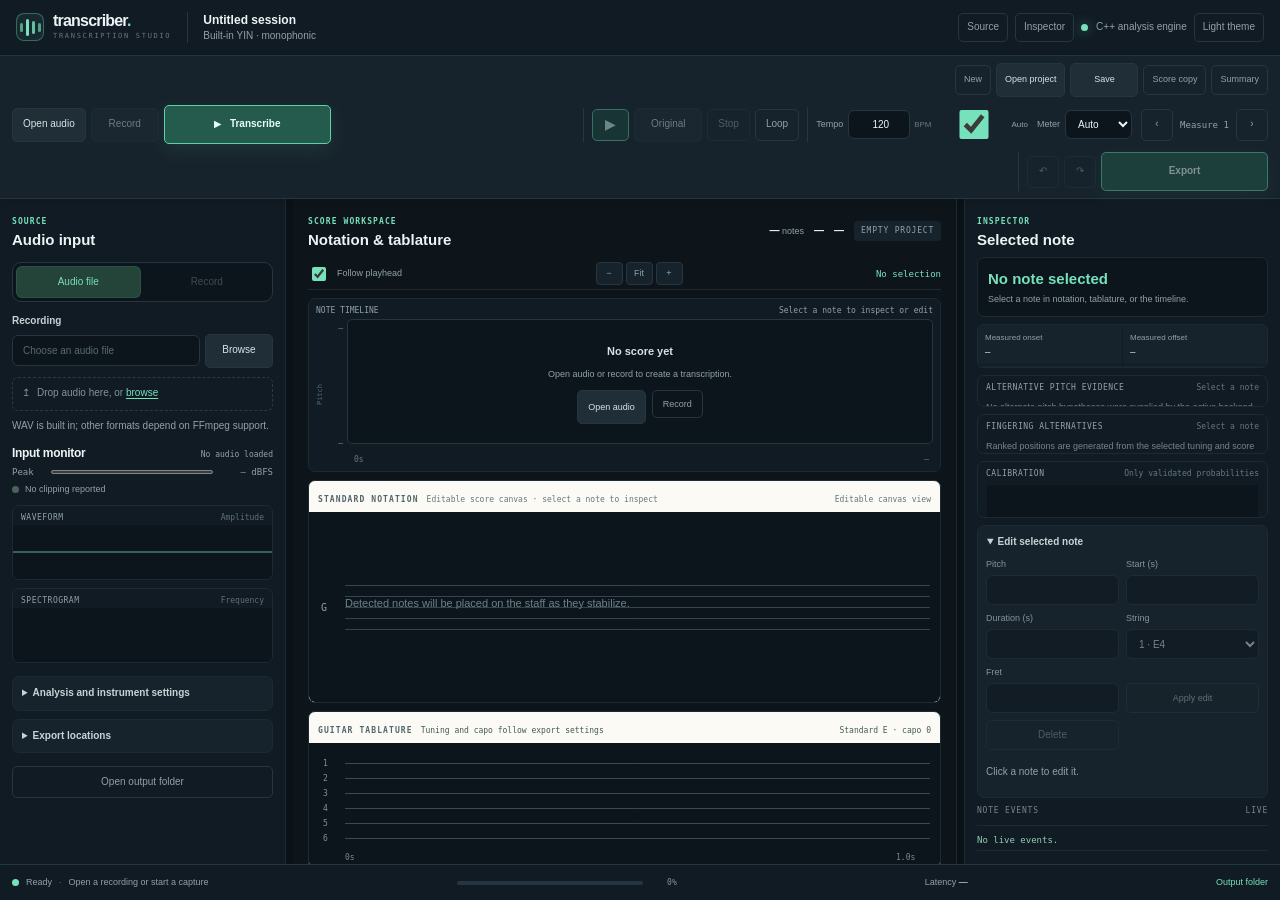
==== commit 1528f917: "Release Transcriber 0.1.5 with WebView2 workstation Co-authored-by: Copilot <223556219+Copilot@users" ====
--- a/ui/index.html
+++ b/ui/index.html
@@ -33,6 +33,18 @@
     </header>
 
     <section class="transport" role="toolbar" aria-label="Transcription and playback controls">
+      <div class="transport-cluster transport-project" aria-label="Project controls">
+        <button id="new-project" class="button button-quiet" type="button"
+                title="Create a new local project">New</button>
+        <button id="open-project" class="button button-secondary" type="button"
+                title="Open a saved Transcriber project">Open project</button>
+        <button id="save-project" class="button button-secondary" type="button"
+                title="Save the accepted score and project settings">Save</button>
+        <button id="save-score-copy" class="button button-quiet" type="button"
+                title="Export a score-only project without an audio reference">Score copy</button>
+        <button id="project-summary-button" class="button button-quiet" type="button"
+                title="View project recording, model, score revision, and export status">Summary</button>
+      </div>
       <div class="transport-cluster transport-source">
         <button id="open-audio" class="button button-secondary browse-button" type="button"
                 data-field="input" title="Open an audio file (O)" aria-keyshortcuts="O">Open audio</button>
@@ -205,6 +217,15 @@
                 <select id="quality-mode"><option value="quality">High quality</option><option value="fast">Fast preview</option></select>
               </div>
             </div>
+            <label class="check-row review-mode-control" for="review-mode">
+              <input id="review-mode" type="checkbox">
+              <span class="check-custom" aria-hidden="true"></span>
+              <span>Evidence review <span class="optional">OFFLINE</span></span>
+            </label>
+            <p class="field-hint">
+              Retain bounded raw detector evidence, inspect heuristic flags, and audition note regions.
+              Detector scores are not probabilities; no calibration dataset is configured.
+            </p>
             <div class="guitar-options analysis-options">
               <div><label class="field-label" for="key-control">Key signature</label>
                 <select id="key-control">
@@ -233,7 +254,7 @@
                 <select id="guitar-tuning">
                   <option value="standard">Standard E</option><option value="drop-d">Drop D</option>
                   <option value="dadgad">DADGAD</option><option value="open-d">Open D</option>
-                  <option value="open-g">Open G</option>
+                  <option value="open-g">Open G</option><option value="custom">Project tuning</option>
                 </select>
               </div>
               <div><label class="field-label" for="capo-fret">Capo</label>
@@ -365,9 +386,26 @@
         <dl class="evidence-grid">
           <div><dt>Measured onset</dt><dd id="detected-onset">—</dd></div>
           <div><dt>Measured offset</dt><dd id="detected-offset">—</dd></div>
-          <div><dt>Calibrated confidence</dt><dd id="detected-confidence">—</dd></div>
+          <div><dt>Calibrated correctness</dt><dd id="detected-confidence">—</dd></div>
           <div><dt>Raw evidence</dt><dd id="detected-evidence">—</dd></div>
         </dl>
+
+        <section id="review-card" class="inspector-card review-card hidden"
+                 aria-label="Evidence review">
+          <div class="inspector-heading"><span>REVIEW SUGGESTIONS</span>
+            <span id="review-status">Enable evidence review</span></div>
+          <p id="review-limitation" class="field-hint">
+            No held-out labelled calibration set or distribution-shift detector is configured.
+          </p>
+          <div id="review-queue" class="review-queue" aria-label="Review priority queue">
+            Review items will be ranked after evidence review is available.
+          </div>
+          <button id="audition-event" class="button button-small button-secondary"
+                  type="button" disabled>Audition note region</button>
+          <div id="review-items" class="review-items" aria-live="polite">
+            Evidence review is disabled.
+          </div>
+        </section>
 
         <section class="inspector-card">
           <div class="inspector-heading"><span>ALTERNATIVE PITCH EVIDENCE</span>
@@ -384,8 +422,9 @@
           </div>
         </section>
         <section class="inspector-card">
-          <div class="inspector-heading"><span>CONFIDENCE</span><span>Reported evidence only</span></div>
-          <canvas id="confidence-heatmap" aria-label="Calibrated note confidence visualization"></canvas>
+          <div class="inspector-heading"><span>CALIBRATION</span><span>Only validated probabilities</span></div>
+          <canvas id="confidence-heatmap" aria-label="Calibrated correctness estimates, when available"></canvas>
+          <p class="field-hint">Grey events have no calibrated correctness estimate.</p>
         </section>
 
         <details class="edit-details" open>
@@ -452,7 +491,14 @@
       <button id="open-folder-button" class="status-link" type="button" title="Open the output folder">Output folder</button>
     </footer>
   </div>
-
+  <dialog id="project-summary-dialog" class="project-dialog" aria-labelledby="project-summary-heading">
+    <div class="project-dialog-heading">
+      <h2 id="project-summary-heading">Project summary</h2>
+      <button id="close-project-summary" class="button button-quiet" type="button"
+              aria-label="Close project summary">Close</button>
+    </div>
+    <pre id="project-summary-details">No project is open.</pre>
+  </dialog>
   <script src="workspace.js"></script>
   <script src="app.js"></script>
   <script src="editor.js"></script>
--- a/ui/styles.css
+++ b/ui/styles.css
@@ -336,6 +336,22 @@
 .transport-playback { flex: 0 0 auto; }
 .transport-context { flex: 0 0 auto; gap: 9px; }
 .transport-edit { flex: 0 0 auto; }
+.transport-project { flex: 0 1 auto; }
+.transport-project .button { min-height: 30px; padding: 0 8px; font-size: 9px; }
+.project-dialog {
+  width: min(560px, calc(100vw - 32px));
+  max-height: min(80vh, 680px);
+  padding: 18px;
+  border: 1px solid var(--border);
+  border-radius: 10px;
+  background: var(--panel);
+  color: var(--text);
+  box-shadow: 0 18px 64px rgba(0, 0, 0, .4);
+}
+.project-dialog::backdrop { background: rgba(0, 0, 0, .62); }
+.project-dialog-heading { display: flex; align-items: center; justify-content: space-between; gap: 14px; }
+.project-dialog-heading h2 { margin: 0; }
+.project-dialog pre { margin-top: 16px; color: var(--muted); font: 11px/1.8 "DM Mono", Consolas, monospace; white-space: pre-wrap; overflow-wrap: anywhere; }
 .button { min-height: 32px; padding: 0 10px; border-radius: 5px; }
 .button-secondary { border: 1px solid var(--border); background: #202e37; color: #d9e4e7; font-size: 10px; }
 .button-primary { border: 1px solid #5dd1aa; background: #245b4d; color: #e7fff6; font-size: 10px; font-weight: 650; }
@@ -489,6 +505,21 @@
 .refinement-actions .button { min-height: 28px; }
 .alternatives-list { padding: 6px 8px; line-height: 1.5; }
 .alternative-pitch { padding: 5px 7px; font-size: 9px; }
+.review-card { padding-top: 2px; }
+.review-card > .field-hint { margin: 6px 8px; }
+.review-queue { display: grid; gap: 4px; max-height: 150px; overflow: auto; padding: 0 8px 6px; color: var(--muted); font-size: 9px; }
+.review-queue-item { min-height: 28px; padding: 5px 7px; border: 1px solid var(--border-soft); border-radius: 4px; background: var(--panel-raised); color: var(--text); font: 9px "DM Mono", Consolas, monospace; text-align: left; cursor: pointer; }
+.review-queue-item:hover, .review-queue-item:focus-visible { border-color: var(--amber); outline: none; }
+.review-queue-item[aria-current="true"] { border-color: var(--mint); background: rgba(116, 228, 189, .08); }
+.review-card > #audition-event { margin: 0 8px 6px; }
+.review-items { display: grid; gap: 5px; max-height: 240px; overflow: auto; padding: 0 8px; color: var(--muted); font-size: 9px; line-height: 1.45; }
+.review-assessment, .review-finding, .review-suggestion p { margin: 0; padding: 5px 6px; border-radius: 4px; background: var(--panel-raised); }
+.review-assessment.state-ambiguous { border-left: 2px solid var(--amber); }
+.review-assessment.state-not-assessed { border-left: 2px solid var(--muted); }
+.review-finding { color: var(--text); }
+.review-suggestion { display: grid; gap: 5px; padding: 6px; border: 1px solid var(--border-soft); border-radius: 5px; }
+.review-actions { display: flex; flex-wrap: wrap; gap: 5px; }
+.review-mode-control { margin-top: 6px; }
 .inspector-card canvas { height: 36px; }
 .edit-details { margin: 0; }
 .note-edit-fields { grid-template-columns: repeat(2,minmax(0,1fr)); padding: 0 8px 7px; }
@@ -547,6 +578,8 @@
 @media (max-width: 1320px) {
   .transport { justify-content: flex-start; flex-wrap: wrap; }
   .transport-cluster + .transport-cluster { padding-left: 8px; }
+  .transport-project { flex: 1 0 100%; justify-content: flex-end; padding: 0 !important; border: 0 !important; }
+  .transport-project + .transport-cluster { padding-left: 0; border-left: 0; }
   .transport-context { margin-left: auto; }
   .transport-edit { margin-left: auto; }
 }
@@ -573,6 +606,7 @@
   .transport-cluster { flex-wrap: wrap; }
   .transport-cluster + .transport-cluster { padding-left: 5px; }
   .transport-source { flex: 1 1 100%; }
+  .transport-project { flex: 1 1 100%; justify-content: flex-start; }
   .transport-context { flex: 1 1 100%; min-width: 0; margin-left: 0; }
   .transport-edit { margin-left: auto; }
   .workspace, .source-collapsed, .inspector-collapsed {
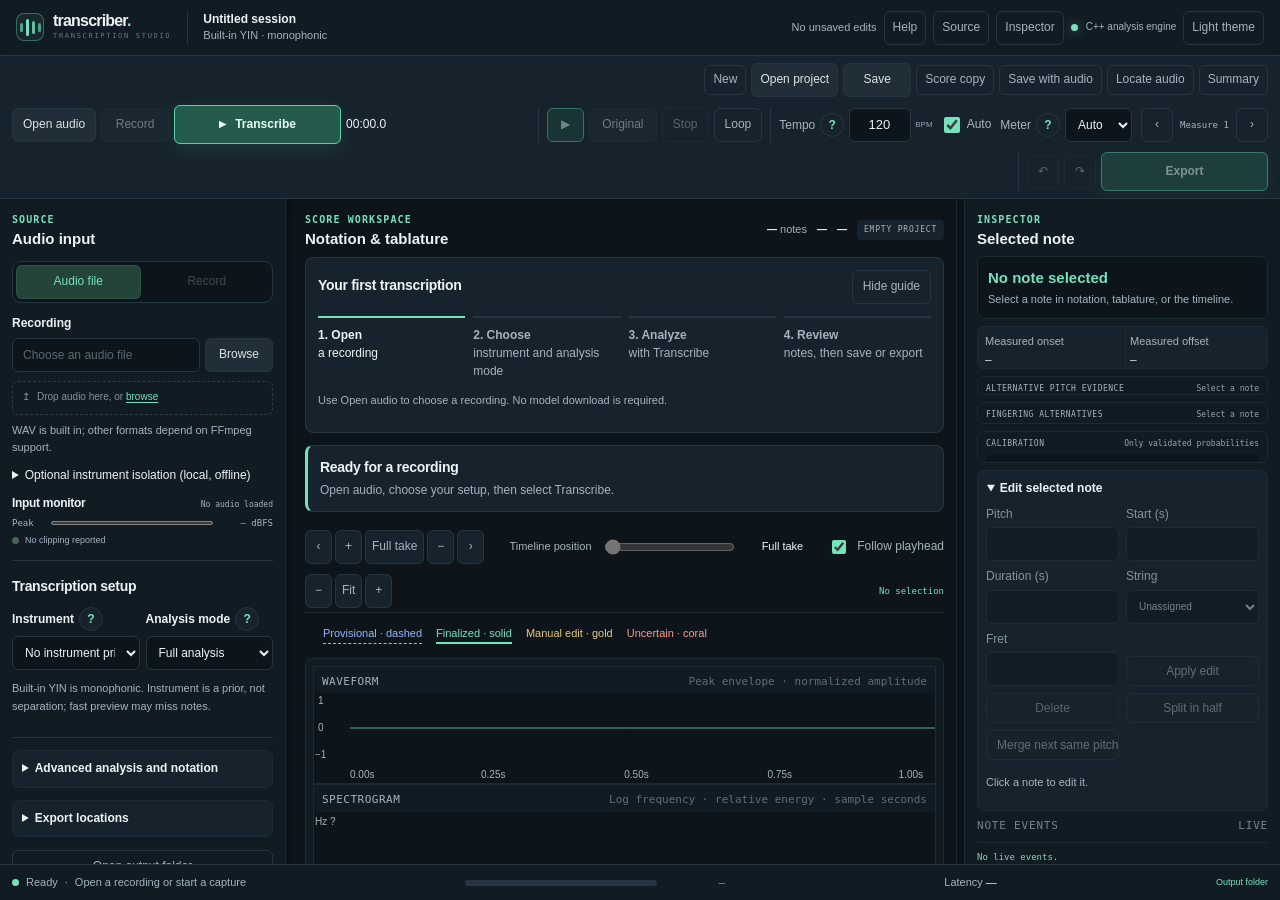
==== commit ba13f978: "Release Transcriber 0.1.6 with evidence framework Document and integrate reproducible quality gates," ====
--- a/ui/index.html
+++ b/ui/index.html
@@ -8,6 +8,7 @@
   <link rel="stylesheet" href="styles.css">
 </head>
 <body>
+  <a class="skip-link" href="#staff-view">Skip to score editor</a>
   <div class="app-shell">
     <header class="topbar">
       <a class="brand" href="#" aria-label="Transcriber Studio home">
@@ -22,6 +23,9 @@
         <span id="model-status" class="model-status">Connecting to analysis engine…</span>
       </div>
       <nav class="workspace-actions" aria-label="Workspace options">
+        <output id="save-state" class="save-state" aria-live="polite">No unsaved edits</output>
+        <button id="help-button" class="icon-button" type="button"
+                aria-haspopup="dialog" aria-keyshortcuts="F1" title="Help and keyboard shortcuts (F1)">Help</button>
         <button id="toggle-source" class="icon-button" type="button"
                 aria-label="Collapse source panel" aria-expanded="true" title="Collapse source panel">Source</button>
         <button id="toggle-inspector" class="icon-button" type="button"
@@ -42,6 +46,10 @@
                 title="Save the accepted score and project settings">Save</button>
         <button id="save-score-copy" class="button button-quiet" type="button"
                 title="Export a score-only project without an audio reference">Score copy</button>
+        <button id="save-portable-project" class="button button-quiet" type="button"
+                title="Explicitly copy the recording beside a new project; move both files together">Save with audio</button>
+        <button id="relink-project-audio" class="button button-quiet" type="button"
+                title="Locate a missing original recording without replacing or analyzing the score">Locate audio</button>
         <button id="project-summary-button" class="button button-quiet" type="button"
                 title="View project recording, model, score revision, and export status">Summary</button>
       </div>
@@ -55,6 +63,9 @@
           <span class="play-icon" aria-hidden="true">▶</span><span>Transcribe</span>
         </button>
         <button id="cancel-button" class="button button-stop hidden" type="button">Stop capture</button>
+        <button id="pause-analysis" class="button button-secondary hidden" type="button"
+                aria-pressed="false" title="Pause live analysis; recording continues">Pause analysis</button>
+        <output id="recording-timer" aria-label="Recording elapsed time">00:00.0</output>
       </div>
 
       <div class="transport-cluster transport-playback" aria-label="Playback">
@@ -137,6 +148,37 @@
             <span>Drop audio here, or <button type="button" class="text-button" id="drop-browse">browse</button></span>
           </div>
           <p id="file-help" class="field-hint">WAV is built in; other formats depend on FFmpeg support.</p>
+          <details id="isolation-settings">
+            <summary>Optional instrument isolation (local, offline)</summary>
+            <label class="check-row" for="isolation-enabled">
+              <input id="isolation-enabled" type="checkbox">Use a separately prepared target stem
+            </label>
+            <label class="field-label" for="isolated-path">Aligned isolated WAV</label>
+            <div class="path-row">
+              <input id="isolated-path" autocomplete="off" spellcheck="false"
+                     aria-describedby="isolation-help" placeholder="No model downloads; choose a local stem">
+              <button class="button button-secondary browse-button" type="button"
+                      data-field="isolated" aria-label="Browse for isolated audio">Browse</button>
+            </div>
+            <label class="field-label" for="isolation-preview-start">Audition position (seconds)</label>
+            <input id="isolation-preview-start" type="number" min="0" step="1" value="0">
+            <div class="path-row">
+              <button id="preview-mixture" class="button button-secondary" type="button">Listen to mixture</button>
+              <button id="preview-isolated" class="button button-secondary" type="button">Listen to isolated audio</button>
+              <button id="stop-isolation-preview" class="button button-quiet" type="button">Stop audition</button>
+            </div>
+            <label class="check-row" for="isolation-reviewed">
+              <input id="isolation-reviewed" type="checkbox">I reviewed the target and its zero-offset alignment
+            </label>
+            <label class="check-row" for="preprocessing-fallback">
+              <input id="preprocessing-fallback" type="checkbox">Use mixture with a warning if the stem is unavailable
+            </label>
+            <p id="isolation-help" class="field-hint">Choose Guitar, Bass, Piano or Voice below.
+              Stems must keep the original WAV sample rate, frame count and sample-zero origin.
+              Listen at several positions: source identity may change and artifacts can reduce note accuracy.
+              Disable this option to retain the lightweight original-audio path.
+              The timeline shows analyzed audio; original playback remains the mixture. No weights are bundled.</p>
+          </details>
         </div>
 
         <div id="asio-source" class="source-fields hidden">
@@ -175,18 +217,26 @@
           </div>
           <div class="clip-state"><span class="clip-indicator" aria-hidden="true"></span>
             <span id="clipping-warning" role="status">No clipping reported</span></div>
-          <div class="visual-panel">
-            <div class="visual-label"><span>WAVEFORM</span><span>Amplitude</span></div>
-            <canvas id="waveform" aria-label="Audio waveform preview"></canvas>
-          </div>
-          <div class="visual-panel">
-            <div class="visual-label"><span>SPECTROGRAM</span><span>Frequency</span></div>
-            <canvas id="spectrogram" aria-label="Audio spectrogram preview"></canvas>
-          </div>
+        </section>
+
+        <section class="quick-setup" aria-labelledby="quick-setup-heading">
+          <h2 id="quick-setup-heading">Transcription setup</h2>
+          <div class="guitar-options analysis-options">
+            <div><label class="field-label" for="instrument-prior">Instrument</label>
+              <select id="instrument-prior">
+                <option value="auto">No instrument prior</option><option value="guitar">Guitar</option>
+                <option value="bass">Bass</option><option value="piano">Piano</option><option value="voice">Voice</option>
+              </select>
+            </div>
+            <div><label class="field-label" for="quality-mode">Analysis mode</label>
+              <select id="quality-mode"><option value="quality">Full analysis</option><option value="fast">Fast preview</option></select>
+            </div>
+          </div>
+          <p id="analysis-explanation" class="field-hint">Instrument settings are priors, not source separation.</p>
         </section>
 
         <details class="setup-details">
-          <summary>Analysis and instrument settings</summary>
+          <summary>Advanced analysis and notation</summary>
           <div class="setup-fields">
             <label class="field-label" for="model-path">ONNX model <span class="optional">OPTIONAL</span></label>
             <div class="path-row">
@@ -206,21 +256,14 @@
               <span class="check-custom" aria-hidden="true"></span>
               <span>Polyphonic model inference</span>
             </label>
-            <div class="guitar-options analysis-options">
-              <div><label class="field-label" for="instrument-prior">Instrument</label>
-                <select id="instrument-prior">
-                  <option value="auto">Auto</option><option value="guitar">Guitar</option>
-                  <option value="piano">Piano</option><option value="voice">Voice</option>
-                </select>
-              </div>
-              <div><label class="field-label" for="quality-mode">Analysis</label>
-                <select id="quality-mode"><option value="quality">High quality</option><option value="fast">Fast preview</option></select>
-              </div>
-            </div>
             <label class="check-row review-mode-control" for="review-mode">
               <input id="review-mode" type="checkbox">
               <span class="check-custom" aria-hidden="true"></span>
               <span>Evidence review <span class="optional">OFFLINE</span></span>
+            </label>
+            <label class="check-row" for="bounded-inference">
+              <input id="bounded-inference" type="checkbox">
+              Bounded neural windows (WAV + Basic Pitch only; may change boundary notes)
             </label>
             <p class="field-hint">
               Retain bounded raw detector evidence, inspect heuristic flags, and audition note regions.
@@ -267,8 +310,18 @@
             <label class="check-row" for="preserve-timing">
               <input id="preserve-timing" type="checkbox">
               <span class="check-custom" aria-hidden="true"></span>
-              <span>Preserve expressive timing in MusicXML</span>
+              <span>Annotate expressive onset residuals in MusicXML</span>
             </label>
+            <label class="field-label" for="quantization-mode">Rhythm interpretation</label>
+            <select id="quantization-mode">
+              <option value="legacy">Legacy quantization</option>
+              <option value="evidence">Evidence-aware quantization</option>
+              <option value="expressive">Preserve measured timing</option>
+            </select>
+            <label class="field-label" for="quantization-strength">Quantization strength (0-1)</label>
+            <input id="quantization-strength" type="number" min="0" max="1" step="0.05" value="1">
+            <label class="field-label" for="rhythm-evidence">Minimum rhythm evidence (heuristic, 0-1)</label>
+            <input id="rhythm-evidence" type="number" min="0" max="1" step="0.05" value="0.65">
           </div>
         </details>
 
@@ -319,7 +372,35 @@
           </div>
         </div>
 
+        <section id="journey-guide" class="journey-guide" aria-labelledby="journey-heading">
+          <div class="section-heading"><h2 id="journey-heading">Your first transcription</h2>
+            <button id="hide-guide" class="button button-quiet" type="button" title="Show this guide again from Help">Hide guide</button></div>
+          <ol class="journey-steps" aria-label="Transcription steps">
+            <li id="journey-open"><b>1. Open</b> a recording</li>
+            <li id="journey-setup"><b>2. Choose</b> instrument and analysis mode</li>
+            <li id="journey-analyze"><b>3. Analyze</b> with Transcribe</li>
+            <li id="journey-review"><b>4. Review</b> notes, then save or export</li>
+          </ol>
+          <p id="journey-next" class="field-hint">Use Open audio to choose a recording. No model download is required.</p>
+        </section>
+        <section id="activity-panel" class="activity-panel" data-state="empty" aria-labelledby="activity-heading">
+          <h2 id="activity-heading">Ready for a recording</h2>
+          <p id="activity-detail">Open audio, choose your setup, then select Transcribe.</p>
+        </section>
+
         <div class="score-controls">
+          <div class="score-zoom" role="group" aria-label="Shared timeline viewport">
+            <button id="timeline-prev" type="button" aria-label="Earlier timeline">‹</button>
+            <button id="timeline-zoom-in" type="button" aria-label="Zoom timeline in">+</button>
+            <button id="timeline-fit" type="button">Full take</button>
+            <button id="timeline-zoom-out" type="button" aria-label="Zoom timeline out">−</button>
+            <button id="timeline-next" type="button" aria-label="Later timeline">›</button>
+          </div>
+          <label class="timeline-scroll-label" for="timeline-scroll">Timeline position
+            <input id="timeline-scroll" type="range" min="0" max="0" step="0.01" value="0"
+                   aria-label="Horizontal timeline position in seconds" disabled>
+          </label>
+          <output id="timeline-window" aria-live="polite">Full take</output>
           <label class="check-row follow-control" for="follow-playhead">
             <input id="follow-playhead" type="checkbox" checked>
             <span class="check-custom" aria-hidden="true"></span><span>Follow playhead</span>
@@ -331,12 +412,26 @@
           </div>
           <span id="selection-label" aria-live="polite">No selection</span>
         </div>
+        <div class="note-legend" aria-label="Note state legend">
+          <span class="provisional">Provisional · dashed</span>
+          <span class="finalized">Finalized · solid</span>
+          <span class="manual">Manual edit · gold</span>
+          <span class="uncertain">Uncertain · coral</span>
+        </div>
 
         <section class="timeline-panel" aria-label="Transcription timeline">
+          <div class="visual-panel">
+            <div class="visual-label"><span>WAVEFORM</span><span>Peak envelope · normalized amplitude</span></div>
+            <canvas id="waveform" aria-label="Audio waveform preview"></canvas>
+          </div>
+          <div class="visual-panel">
+            <div class="visual-label"><span>SPECTROGRAM</span><span>Log frequency · relative energy · sample seconds</span></div>
+            <canvas id="spectrogram" aria-label="Audio spectrogram preview"></canvas>
+          </div>
           <div class="timeline-title"><span>NOTE TIMELINE</span><span id="roll-duration">Select a note to inspect or edit</span></div>
           <div class="piano-roll-wrap">
             <div class="roll-labels"><span id="pitch-high">—</span><span>Pitch</span><span id="pitch-low">—</span></div>
-            <canvas id="piano-roll" aria-label="Transcribed notes plotted by time and pitch"></canvas>
+            <canvas id="piano-roll" tabindex="0" aria-label="Note timeline. Left and right select notes; up and down edit pitch."></canvas>
             <div class="roll-time"><span>0s</span><span id="roll-end">—</span></div>
             <div id="empty-roll" class="empty-roll">
               <strong>No score yet</strong>
@@ -350,22 +445,28 @@
         <section class="notation-panel standard-panel">
           <div class="notation-heading">
             <div><span class="section-kicker">STANDARD NOTATION</span>
-              <span id="score-hint">Editable score canvas · select a note to inspect</span></div>
+              <span id="score-hint">Editable timing sketch · select a note to inspect</span></div>
             <div id="engraving-controls" class="engraving-controls">
-              <span id="engraving-status">Editable canvas view</span>
+              <label for="engraving-layout">Page</label>
+              <select id="engraving-layout" aria-label="Engraved score page layout" disabled>
+                <option value="a4">A4</option>
+                <option value="letter">US Letter</option>
+                <option value="compact">Compact</option>
+              </select>
+              <span id="engraving-status">Timeline preview · enable optional Verovio for engraved pages</span>
               <span id="engraving-license" class="engraving-license">Verovio 6.3.0 · LGPL-3.0-or-later</span>
             </div>
           </div>
           <div id="engraving-host" class="engraving-host hidden"
                aria-label="Engraved notation for the accepted score"></div>
-          <canvas id="staff-view" aria-label="Editable treble clef notation"></canvas>
+          <canvas id="staff-view" tabindex="0" aria-label="Editable treble clef notation. Double click to insert; arrows edit pitch; Delete removes selection."></canvas>
         </section>
 
         <section class="notation-panel tab-panel" aria-label="Synchronized guitar tablature">
           <div class="notation-heading"><div><span class="section-kicker">GUITAR TABLATURE</span>
             <span id="tab-hint">Tuning and capo follow export settings</span></div>
             <span id="tab-tuning-label">Standard E</span></div>
-          <canvas id="tab-view" aria-label="Editable guitar tablature"></canvas>
+          <canvas id="tab-view" tabindex="0" aria-label="Editable guitar tablature. Left and right select notes; up and down edit pitch."></canvas>
         </section>
       </section>
 
@@ -386,6 +487,7 @@
         <dl class="evidence-grid">
           <div><dt>Measured onset</dt><dd id="detected-onset">—</dd></div>
           <div><dt>Measured offset</dt><dd id="detected-offset">—</dd></div>
+          <div><dt>Score duration</dt><dd id="detected-duration">—</dd></div>
           <div><dt>Calibrated correctness</dt><dd id="detected-confidence">—</dd></div>
           <div><dt>Raw evidence</dt><dd id="detected-evidence">—</dd></div>
         </dl>
@@ -434,16 +536,24 @@
             <label>Start (s) <input id="edit-start" type="number" min="0" step="0.01" disabled></label>
             <label>Duration (s) <input id="edit-duration" type="number" min="0.05" step="0.01" disabled></label>
             <label>String <select id="edit-string" disabled></select></label>
-            <label>Fret <input id="edit-fret" type="number" min="0" max="24" disabled></label>
+            <label>Fret <input id="edit-fret" type="number" min="0" max="36" disabled></label>
             <button id="apply-note-edit" class="button button-small" type="button" disabled>Apply edit</button>
             <button id="delete-note" class="button button-small button-quiet" type="button" disabled>Delete</button>
+            <button id="split-note" class="button button-small" type="button" disabled
+                    title="Split at midpoint; preserves the original measured evidence">Split in half</button>
+            <button id="merge-note" class="button button-small" type="button" disabled
+                    title="Merge the next same-pitch note; extends duration across the gap">Merge next same pitch</button>
           </div>
           <span id="edit-instructions" class="field-hint">Click a note to edit it.</span>
         </details>
 
         <section class="event-log">
           <div class="notes-heading"><span>NOTE EVENTS</span><span>LIVE</span></div>
-          <div id="live-events" class="live-events" aria-live="polite">No live events.</div>
+          <div id="live-events" class="live-events" aria-label="Recent live note events">No live events.</div>
+          <details class="setup-details">
+            <summary>Live latency and queue diagnostics</summary>
+            <p id="live-diagnostics" class="context-help">Diagnostics appear during capture.</p>
+          </details>
           <div id="note-list" class="note-list"><div class="empty-notes">No note events yet.</div></div>
         </section>
         <div id="result-message" class="result-message hidden" role="status"></div>
@@ -483,12 +593,13 @@
         <span id="status-capture">Ready</span><span class="status-divider">·</span>
         <span id="status-text" role="status" aria-live="polite">Open a recording or start a capture</span>
       </div>
-      <div class="status-progress" aria-label="Analysis progress">
-        <div class="progress-track"><div id="progress-bar"></div></div>
-        <span id="progress-value">0%</span>
+      <div class="status-progress" aria-label="Current phase progress">
+        <div id="phase-progress" class="progress-track" role="progressbar" aria-label="Current processing phase"
+             aria-valuemin="0" aria-valuemax="100"><div id="progress-bar"></div></div>
+        <span id="progress-value">—</span>
       </div>
       <span class="status-metric">Latency <b id="latency-value">—</b></span>
-      <button id="open-folder-button" class="status-link" type="button" title="Open the output folder">Output folder</button>
+      <button id="status-output-folder" class="status-link" type="button" title="Open the output folder">Output folder</button>
     </footer>
   </div>
   <dialog id="project-summary-dialog" class="project-dialog" aria-labelledby="project-summary-heading">
@@ -498,7 +609,37 @@
               aria-label="Close project summary">Close</button>
     </div>
     <pre id="project-summary-details">No project is open.</pre>
+    <label for="project-annotation">Project notes (saved with the project)</label>
+    <textarea id="project-annotation" rows="5" maxlength="4096"
+              aria-label="Project annotations" placeholder="Editing decisions, performance notes, or recording provenance"></textarea>
   </dialog>
+  <dialog id="help-dialog" class="project-dialog" aria-labelledby="help-heading">
+    <div class="project-dialog-heading"><h2 id="help-heading">Workstation guide</h2>
+      <button id="close-help" class="button button-secondary" type="button" autofocus>Close</button></div>
+    <p>Open audio, choose an instrument prior and analysis mode, then Transcribe.
+      Review the score before exporting. Full analysis is not a guarantee of accuracy.
+      Advanced settings explain model, rhythm and guitar choices.</p>
+    <dl class="shortcut-list">
+      <div><dt>O</dt><dd>Open audio</dd></div>
+      <div><dt>Space</dt><dd>Play / pause synthesized score</dd></div>
+      <div><dt>Left / Right</dt><dd>Select previous / next note (no selection: move by measure)</dd></div>
+      <div><dt>Up / Down</dt><dd>Change selected pitch by one semitone</dd></div>
+      <div><dt>Delete</dt><dd>Delete selected note</dd></div>
+      <div><dt>Ctrl+Z / Ctrl+Shift+Z</dt><dd>Undo / redo (Ctrl+Y also redoes)</dd></div>
+      <div><dt>Ctrl+S</dt><dd>Save project</dd></div>
+      <div><dt>+ / − / 0</dt><dd>Timeline zoom in / out / full take</dd></div>
+      <div><dt>Page Up / Page Down</dt><dd>Scroll earlier / later in the timeline</dd></div>
+      <div><dt>Escape / F1</dt><dd>Close dialog / open help</dd></div>
+    </dl>
+    <p>Shortcuts do not override text fields, focused controls or dialogs. Tab moves
+      between controls; focused sliders use arrow keys. Double-click the staff to
+      insert. Drag notes to adjust pitch/onset; use the inspector for exact values.</p>
+    <p>Stop capture finalizes recording. Pause analysis keeps recording audio.
+      Cancel analysis waits for the current cooperative processing boundary.
+      Progress is reported for the current phase, not an estimated completion time.</p>
+    <button id="show-guide" class="button button-secondary" type="button">Show first-run guide</button>
+  </dialog>
+  <script src="timeline.js"></script>
   <script src="workspace.js"></script>
   <script src="app.js"></script>
   <script src="editor.js"></script>
--- a/ui/styles.css
+++ b/ui/styles.css
@@ -475,6 +475,10 @@
 .notation-heading #score-hint, .notation-heading span:last-child { color: #66787c; font: 8px "DM Mono", Consolas, monospace; }
 .notation-panel canvas { min-height: 125px; max-height: 220px; height: 160px; background: #fffef9; }
 .engraving-controls { display: flex; padding: 0; color: #64777c; }
+.engraving-controls { flex-wrap: wrap; }
+.engraving-controls select { width: auto; max-width: 110px; font: inherit; }
+body:not(.verovio-enabled) .engraving-controls label,
+body:not(.verovio-enabled) #engraving-layout { display: none; }
 .engraving-controls > div { display: none; }
 .engraving-host { max-height: min(46vh,560px); padding: 8px; background: #ebe9e1; }
 .engraving-host .engraving-page { min-width: 320px; }
@@ -629,3 +633,140 @@
 @media (prefers-reduced-motion: reduce) {
   *, *::before, *::after { scroll-behavior: auto !important; transition-duration: .01ms !important; }
 }
+/* Shared sample-time surfaces keep cursors independent of cached score painting. */
+.time-surface { position: relative; overflow: hidden; }
+.timeline-playhead {
+  position: absolute; top: 0; bottom: 0; width: 2px; pointer-events: none;
+  background: #ff8e78; z-index: 4; contain: layout paint;
+}
+.timeline-playhead[hidden] { display: none; }
+.timeline-panel .visual-panel { margin: 0; border-radius: 0; }
+.timeline-panel #waveform { width: 100%; height: 64px; display: block; }
+.timeline-panel #spectrogram { width: 100%; height: 100px; display: block; }
+.note-legend { display: flex; gap: 14px; flex-wrap: wrap; padding: 6px 18px; font-size: 11px; }
+.note-legend .provisional { color: #96b5ff; border-bottom: 1px dashed; }
+.note-legend .finalized { color: #74e4bd; border-bottom: 2px solid; }
+.note-legend .manual { color: #e9c578; }
+.note-legend .uncertain { color: #ff9b8e; }
+body[data-theme="light"] .note-legend span { color: #354752; }
+#recording-timer { font-variant-numeric: tabular-nums; min-width: 65px; }
+.score-controls { flex-wrap: wrap; }
+.notation-panel { resize: vertical; overflow: auto; min-height: 150px; }
+:root {
+  --space-1: 4px;
+  --space-2: 8px;
+  --space-3: 12px;
+  --space-4: 16px;
+  --radius: 8px;
+  --muted: #a4b4be;
+  --subtle: #93a5af;
+  --focus: #9edcff;
+  font-family: "Segoe UI", sans-serif;
+  font-size: 14px;
+}
+body[data-theme="light"] {
+  --muted: #455b65;
+  --subtle: #506772;
+  --focus: #005b9a;
+}
+.skip-link { position: fixed; top: -100px; left: 12px; z-index: 20; padding: 12px; background: var(--panel); color: var(--text); }
+.skip-link:focus { top: 8px; }
+:focus-visible { outline: 2px solid var(--focus) !important; outline-offset: 3px; }
+input:not([type=checkbox]):focus-visible, select:focus-visible { outline-offset: 1px; }
+.button, .icon-button, .segment, .score-zoom button, .panel-collapse {
+  min-height: 34px;
+  font-size: 12px;
+  border-radius: 6px;
+}
+.transport-project .button, .transport-input > label, .transport-input select,
+.transport-input .tempo-auto, .field-label, .check-row, .setup-details > summary,
+.edit-details > summary, .path-row input, .guitar-options select, .guitar-options input,
+.note-edit-fields label { font-size: 12px !important; }
+input:not([type=checkbox]), select { font-size: 13px; min-height: 34px; }
+.field-label, .setup-details > summary, .edit-details > summary { color: var(--text); }
+.field-hint, .model-status, .statusbar, .evidence-grid dt, .evidence-grid dd,
+.selection-summary span, .visual-label, .timeline-title, .note-time,
+.notes-heading, .score-controls, .stats-inline, .optional { font-size: 11px; }
+.section-kicker { font-size: 10px; }
+.field-hint, .context-help { color: var(--muted); line-height: 1.6; }
+.source-panel, .inspector-panel, .score-panel { padding: var(--space-3); }
+.score-panel { grid-column: 3; grid-row: 1; }
+.app-shell { grid-template-columns: minmax(0, 1fr); grid-template-rows: minmax(56px, auto) auto minmax(0, 1fr) minmax(36px, auto); }
+.topbar, .transport, .workspace, .statusbar { min-width: 0; }
+.transport { flex-wrap: wrap; }
+.transport-input input[type=checkbox] { width: 16px !important; height: 16px !important; min-height: 16px; }
+.source-panel > section, .source-panel > details { margin-top: var(--space-3); }
+.quick-setup { border-block: 1px solid var(--border); padding: var(--space-3) 0; }
+.quick-setup h2 { font-size: 14px; }
+.quick-setup .analysis-options { grid-template-columns: 1fr 1fr; }
+.help-tip {
+  display: inline-grid; place-items: center; width: 24px; height: 24px; margin-left: 5px;
+  border: 1px solid var(--border); border-radius: 50%; background: var(--panel-raised);
+  color: var(--mint); cursor: pointer; font: 600 12px "Segoe UI", sans-serif;
+}
+.context-help { margin: 8px 0; padding: 10px; border-left: 2px solid var(--mint); background: var(--field); font-size: 12px; white-space: normal; }
+.transport-input { position: relative; }
+.transport-input > .context-help { position: absolute; top: 100%; right: 0; z-index: 8; width: min(320px, 80vw); border: 1px solid var(--border); border-radius: var(--radius); box-shadow: 0 8px 24px #0005; }
+.journey-guide, .activity-panel { margin: 0 0 var(--space-3); padding: var(--space-3); border: 1px solid var(--border); border-radius: var(--radius); background: var(--panel-raised); }
+.journey-guide h2, .activity-panel h2 { margin: 0; font-size: 14px; }
+.journey-steps { display: grid; grid-template-columns: repeat(4, 1fr); gap: var(--space-2); padding: 0; margin: var(--space-3) 0; list-style: none; }
+.journey-steps li { border-top: 2px solid var(--border); padding-top: 8px; color: var(--muted); font-size: 12px; line-height: 1.5; }
+.journey-steps li[aria-current="step"] { border-color: var(--mint); color: var(--text); }
+.journey-steps b { display: block; }
+.activity-panel { border-left: 3px solid var(--mint); }
+.activity-panel p { margin-top: 5px; color: var(--muted); font-size: 12px; line-height: 1.5; overflow-wrap: anywhere; }
+.activity-panel[data-state="processing"], .activity-panel[data-state="canceling"] { border-left-color: var(--amber); }
+.activity-panel[data-state="error"] { border-left-color: var(--red); }
+.save-state { color: var(--muted); font-size: 11px; }
+.save-state[data-dirty="true"] { color: var(--amber); font-weight: 600; }
+body[data-theme="light"] .save-state[data-dirty="true"] { color: #795100; }
+body[data-theme="light"] .segment.selected { background: #d2eade; color: #174e3b; }
+body[data-theme="light"] .evidence-grid dd,
+body[data-theme="light"] .setup-details > summary,
+body[data-theme="light"] .edit-details > summary { color: var(--text); }
+.timeline-scroll-label { display: flex; align-items: center; gap: 10px; color: var(--muted); font-size: 11px; }
+#timeline-scroll { flex: 1; padding: 0; accent-color: var(--mint); }
+.visual-label { display: flex; justify-content: space-between; gap: 8px; line-height: 1.5; }
+.timeline-panel #waveform { height: 90px; }
+.timeline-panel #spectrogram { height: 150px; }
+.status-progress { width: min(260px, 25vw); }
+.status-progress > span { min-width: 62px; font-size: 11px; }
+.progress-track { height: 6px; }
+.progress-track.indeterminate > div { width: 30% !important; animation: progress-pulse 1.4s ease-in-out infinite alternate; }
+@keyframes progress-pulse { from { opacity: .3; } to { opacity: 1; } }
+.shortcut-list { margin: var(--space-4) 0; }
+.shortcut-list > div { display: grid; grid-template-columns: minmax(120px, 1fr) 2fr; gap: 12px; padding: 8px 0; border-bottom: 1px solid var(--border); }
+.shortcut-list dt { font: 12px Consolas, monospace; color: var(--mint); }
+.shortcut-list dd { margin: 0; color: var(--text); font-size: 12px; }
+.project-dialog p { margin: var(--space-3) 0; font-size: 13px; line-height: 1.6; color: var(--muted); }
+.project-dialog h2 { font-size: 18px; }
+.empty-roll strong { color: var(--text); font-size: 14px; }
+.empty-roll span, .empty-roll .button { font-size: 12px; }
+.note-row { min-height: 40px; }
+.note-confidence { font-size: 10px; }
+.note-name { font-size: 13px; color: var(--text); }
+@media (max-width: 1200px) {
+  .journey-steps { grid-template-columns: repeat(2, 1fr); }
+  .workspace-actions .engine-indicator { display: none; }
+}
+.source-collapsed.inspector-collapsed { grid-template-columns: 0 0 minmax(0, 1fr) 0 0; }
+@media (min-width: 721px) and (max-width: 1050px) {
+  .workspace { grid-template-rows: minmax(520px, 1fr) auto; align-content: start; }
+  #inspector-resizer { display: none; }
+  .inspector-panel { max-height: 640px; }
+}
+@media (max-width: 1750px) {
+  .transport-project { flex: 1 0 100%; justify-content: flex-end; }
+  .transport-project + .transport-cluster { border-left: 0; padding-left: 0; }
+}
+@media (max-width: 720px) {
+  .transport { position: static; }
+  .transport-project { justify-content: flex-start; }
+  .workspace-actions { flex-wrap: wrap; }
+  .save-state { flex-basis: 100%; }
+  .inspector-panel { flex-direction: column; }
+  .visual-label { flex-wrap: wrap; }
+}
+@media (prefers-reduced-motion: reduce) {
+  *, *::before, *::after { scroll-behavior: auto !important; transition: none !important; animation: none !important; }
+}
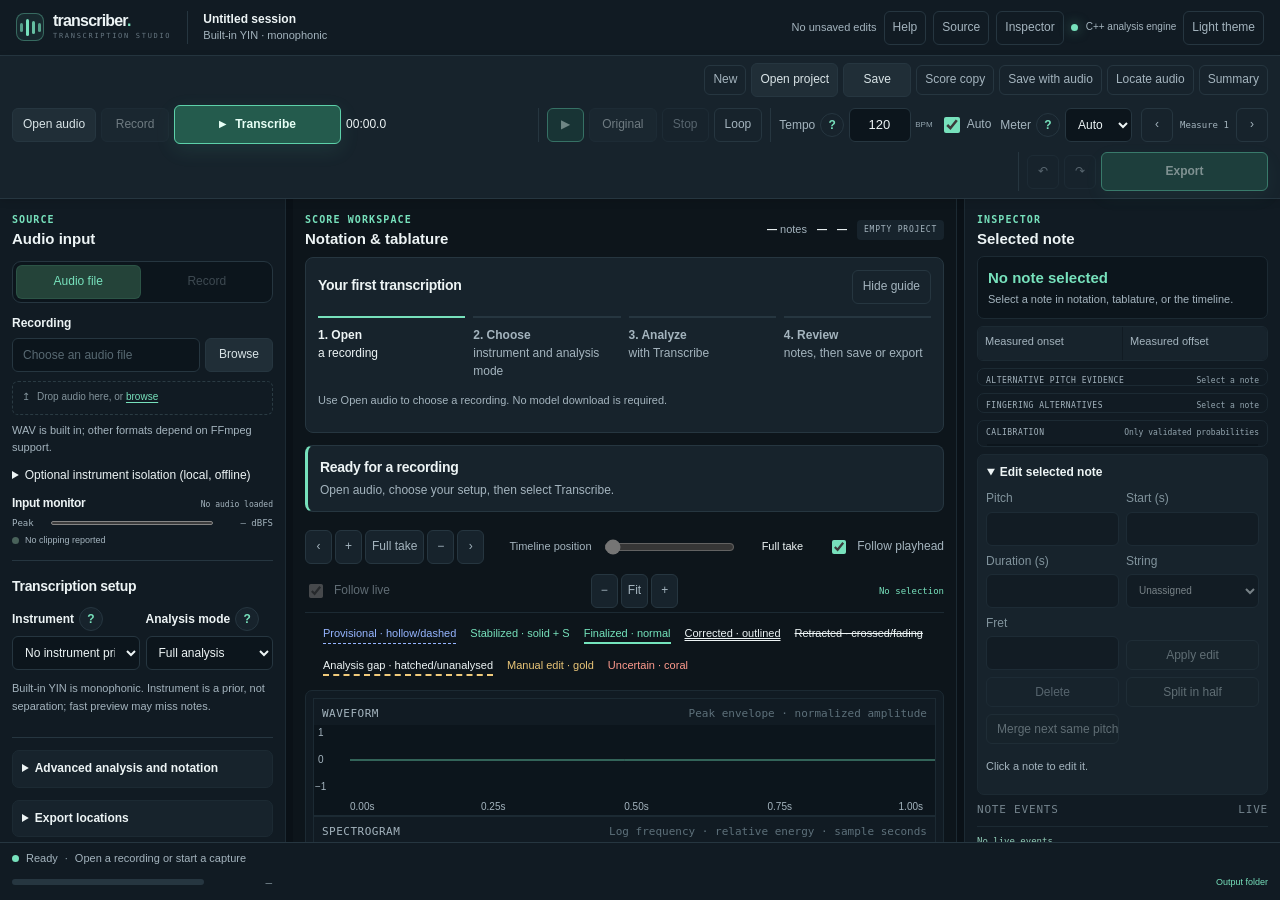
==== commit 0b3b8fad: "Complete live ASIO workstation release Increment the project version, document live-path behavior an" ====
--- a/ui/index.html
+++ b/ui/index.html
@@ -251,6 +251,15 @@
               <option value="spectral">Spectral · polyphonic, windowed</option>
               <option value="onnx">ONNX model · windowed inference</option>
             </select>
+            <label class="field-label" for="live-hop-ms">Windowed-backend hop interval</label>
+            <div class="duration-row">
+              <input id="live-hop-ms" type="number" min="10" max="1800" step="10" value="250"
+                     aria-describedby="live-hop-help">
+              <span>ms</span>
+            </div>
+            <p id="live-hop-help" class="field-hint">
+              Applies to Spectral and ONNX live capture. The selected interval must fit the model window.
+            </p>
             <label class="check-row" for="polyphonic">
               <input id="polyphonic" type="checkbox" disabled>
               <span class="check-custom" aria-hidden="true"></span>
@@ -349,6 +358,13 @@
                   <button class="button button-quiet browse-button" type="button" data-field="midi">Choose</button></div>
               </div>
             </div>
+            <div class="output-item">
+              <span class="output-symbol" aria-hidden="true">{ }</span>
+              <div class="output-main"><label class="field-label" for="json-path">Accepted score · JSON</label>
+                <div class="path-row"><input id="json-path" autocomplete="off" spellcheck="false" value="transcription.score.json">
+                  <button class="button button-quiet browse-button" type="button" data-field="json">Choose</button></div>
+              </div>
+            </div>
           </div>
         </details>
         <button id="open-folder-button" class="button button-quiet open-folder" type="button"
@@ -405,6 +421,13 @@
             <input id="follow-playhead" type="checkbox" checked>
             <span class="check-custom" aria-hidden="true"></span><span>Follow playhead</span>
           </label>
+          <label class="check-row follow-control" for="follow-live">
+            <input id="follow-live" type="checkbox" checked disabled>
+            <span class="check-custom" aria-hidden="true"></span><span>Follow live</span>
+          </label>
+          <button id="jump-live" class="button button-quiet" type="button"
+                  aria-label="Jump to the latest live evidence" title="Jump to the latest live evidence"
+                  disabled hidden>Jump to live</button>
           <div class="score-zoom" aria-label="Notation zoom controls">
             <button id="engraving-zoom-out" type="button" aria-label="Zoom out" title="Zoom out">−</button>
             <button id="engraving-fit" type="button" title="Fit score to panel">Fit</button>
@@ -413,8 +436,12 @@
           <span id="selection-label" aria-live="polite">No selection</span>
         </div>
         <div class="note-legend" aria-label="Note state legend">
-          <span class="provisional">Provisional · dashed</span>
-          <span class="finalized">Finalized · solid</span>
+          <span class="provisional">Provisional · hollow/dashed</span>
+          <span class="stabilized">Stabilized · solid + S</span>
+          <span class="finalized">Finalized · normal</span>
+          <span class="corrected">Corrected · outlined</span>
+          <span class="retracted">Retracted · crossed/fading</span>
+          <span class="analysis-gap">Analysis gap · hatched/unanalysed</span>
           <span class="manual">Manual edit · gold</span>
           <span class="uncertain">Uncertain · coral</span>
         </div>
@@ -593,12 +620,27 @@
         <span id="status-capture">Ready</span><span class="status-divider">·</span>
         <span id="status-text" role="status" aria-live="polite">Open a recording or start a capture</span>
       </div>
+      <div id="live-health-strip" class="live-health-strip"
+           aria-label="Live pipeline stage timings; not physical end-to-end latency" hidden>
+        <span class="health-metric"><b>Driver latency</b><output id="health-driver">unknown</output></span>
+        <span class="health-metric"><b>Callback period</b><output id="health-callback">unmeasured</output></span>
+        <span class="health-metric"><b>Analysis-window delay</b><output id="health-window">unmeasured</output></span>
+        <span class="health-metric"><b>Input wait</b><output id="health-input-wait">unmeasured</output></span>
+        <span class="health-metric"><b>Analysis wait</b><output id="health-analysis-wait">unmeasured</output></span>
+        <span class="health-metric"><b>Analysis execution</b><output id="health-analysis-execution">unmeasured</output></span>
+        <span class="health-metric"><b>Confirmation latency</b><output id="health-confirmation">unmeasured</output></span>
+        <span class="health-metric"><b>Event wait</b><output id="health-event-wait">unmeasured</output></span>
+        <span class="health-metric"><b>Native UI dispatch</b><output id="health-ui-dispatch">unmeasured</output></span>
+        <span class="health-metric"><b>Provisional target</b><output id="health-provisional-target">unmeasured</output></span>
+        <span class="health-metric"><b>Stabilized target</b><output id="health-stabilized-target">unmeasured</output></span>
+        <span id="health-overload" class="health-indicator" data-state="none">OVERLOAD: none observed</span>
+        <span id="health-input-gap" class="health-indicator" data-state="none">INPUT GAP: none observed</span>
+      </div>
       <div class="status-progress" aria-label="Current phase progress">
         <div id="phase-progress" class="progress-track" role="progressbar" aria-label="Current processing phase"
              aria-valuemin="0" aria-valuemax="100"><div id="progress-bar"></div></div>
         <span id="progress-value">—</span>
       </div>
-      <span class="status-metric">Latency <b id="latency-value">—</b></span>
       <button id="status-output-folder" class="status-link" type="button" title="Open the output folder">Output folder</button>
     </footer>
   </div>
--- a/ui/styles.css
+++ b/ui/styles.css
@@ -90,6 +90,7 @@
 .check-custom { display: block; width: 14px; height: 14px; border: 1px solid #40515b; border-radius: 4px; background: var(--field); position: relative; }
 .check-row input:checked + .check-custom { border-color: #73d9b7; background: #215047; }
 .check-row input:checked + .check-custom:after { content: ""; position: absolute; left: 4px; top: 1px; width: 4px; height: 7px; border: solid #d6fff1; border-width: 0 1.5px 1.5px 0; transform: rotate(45deg); }
+.check-row:has(input:focus-visible) { outline: 2px solid var(--focus); outline-offset: 3px; border-radius: 4px; }
 .check-row input:disabled + .check-custom { opacity: .45; }
 .check-row:has(input:disabled) { cursor: not-allowed; opacity: .55; }
 .tip { display: inline-grid; place-items: center; width: 13px; height: 13px; border: 1px solid #4a5a63; border-radius: 99px; color: #84949d; font: 9px Georgia, serif; }
@@ -151,6 +152,15 @@
 .note-time { color: #71818a; }
 .note-confidence { color: #82938b; text-align: right; }
 .empty-notes { padding: 15px 0 5px; color: #677881; font-size: 9px; }
+.note-row[data-live-state="provisional"] { border-left: 3px dashed var(--muted); }
+.note-row[data-live-state="stabilized"] { border-left: 3px solid var(--mint); }
+.note-row[data-live-state="finalized"] { border-left: 3px solid var(--text); }
+.note-row[data-live-state="corrected"] { outline: 1px solid var(--amber); outline-offset: -2px; }
+.note-row[data-live-state="retracted"] { opacity: .6; text-decoration: line-through; }
+.note-legend .stabilized { color: var(--mint); }
+.note-legend .corrected { text-decoration: underline; text-decoration-style: double; }
+.note-legend .retracted { text-decoration: line-through; }
+.note-legend .analysis-gap { border-bottom: 2px dashed var(--amber); }
 .result-message { white-space: pre-wrap; margin-top: 12px; padding: 10px; border-radius: 6px; background: #0c141a; color: #9baab0; font-size: 9px; line-height: 1.6; }
 .result-message.error { color: #f3a1a1; border: 1px solid rgba(255, 136, 136, .16); }
 .editor-toolbar, .playback-actions, .history-actions { display: flex; align-items: center; gap: 7px; }
@@ -540,30 +550,53 @@
 .note-name { font-size: 9px; }
 .result-message { margin-top: 0; background: var(--field); font-size: 9px; }
 .statusbar {
-  display: flex;
+  display: grid;
+  grid-template-columns: minmax(0, 1fr) auto;
   min-width: 0;
   align-items: center;
-  justify-content: space-between;
-  gap: 12px;
-  padding: 0 12px;
+  gap: 6px 12px;
+  padding: 8px 12px;
   border-top: 1px solid var(--border);
   background: var(--panel);
   color: var(--muted);
   font-size: 9px;
 }
-.status-primary { display: flex; min-width: 0; align-items: center; gap: 7px; }
+.status-primary { display: flex; min-width: 0; align-items: center; gap: 7px; grid-column: 1 / -1; }
 .status-primary #status-text { overflow: hidden; text-overflow: ellipsis; white-space: nowrap; }
 .status-light { width: 7px; height: 7px; flex: 0 0 auto; border-radius: 50%; background: var(--mint); }
 .status-light[data-state="busy"], .status-light[data-state="active"] { background: var(--amber); }
 .status-light[data-state="error"] { background: var(--red); }
 .status-divider { color: var(--subtle); }
-.status-progress { display: flex; width: min(220px, 20vw); align-items: center; gap: 6px; }
+.status-progress { display: flex; width: min(260px, 42vw); align-items: center; gap: 6px; }
 .progress-track { height: 4px; flex: 1; border-radius: 4px; background: var(--border); }
 .progress-track > div { height: 100%; width: 0; border-radius: inherit; background: var(--mint); transition: width .2s ease; }
 .status-progress > span { min-width: 28px; text-align: right; font: 8px "DM Mono", Consolas, monospace; }
-.status-metric { white-space: nowrap; }
-.status-metric b { color: var(--text); font-weight: 500; }
 .status-link { padding: 3px 0; border: 0; background: none; color: var(--mint); font-size: 9px; white-space: nowrap; }
+.live-health-strip {
+  display: flex;
+  min-width: 0;
+  grid-column: 1 / -1;
+  flex-wrap: wrap;
+  gap: 5px 12px;
+  padding: 6px 0;
+  border-top: 1px solid var(--border-soft);
+  font-size: 8px;
+}
+.live-health-strip[hidden] { display: none; }
+.health-metric { display: inline-flex; flex-wrap: wrap; gap: 3px 5px; }
+.health-metric b { color: var(--text); font-weight: 500; }
+.health-metric output { color: var(--muted); font: inherit; }
+.health-indicator {
+  padding: 1px 5px;
+  border: 1px solid var(--border);
+  border-radius: 4px;
+  color: var(--muted);
+  font-family: "DM Mono", Consolas, monospace;
+}
+.health-indicator[data-state="active"] {
+  border-color: var(--amber);
+  color: var(--amber);
+}
 body[data-theme="light"] {
   --bg: #e8eef0; --panel: #f8fbfc; --panel-raised: #edf3f5; --field: #fff;
   --border: #c7d4d8; --border-soft: #d9e3e6; --text: #1e2b30;
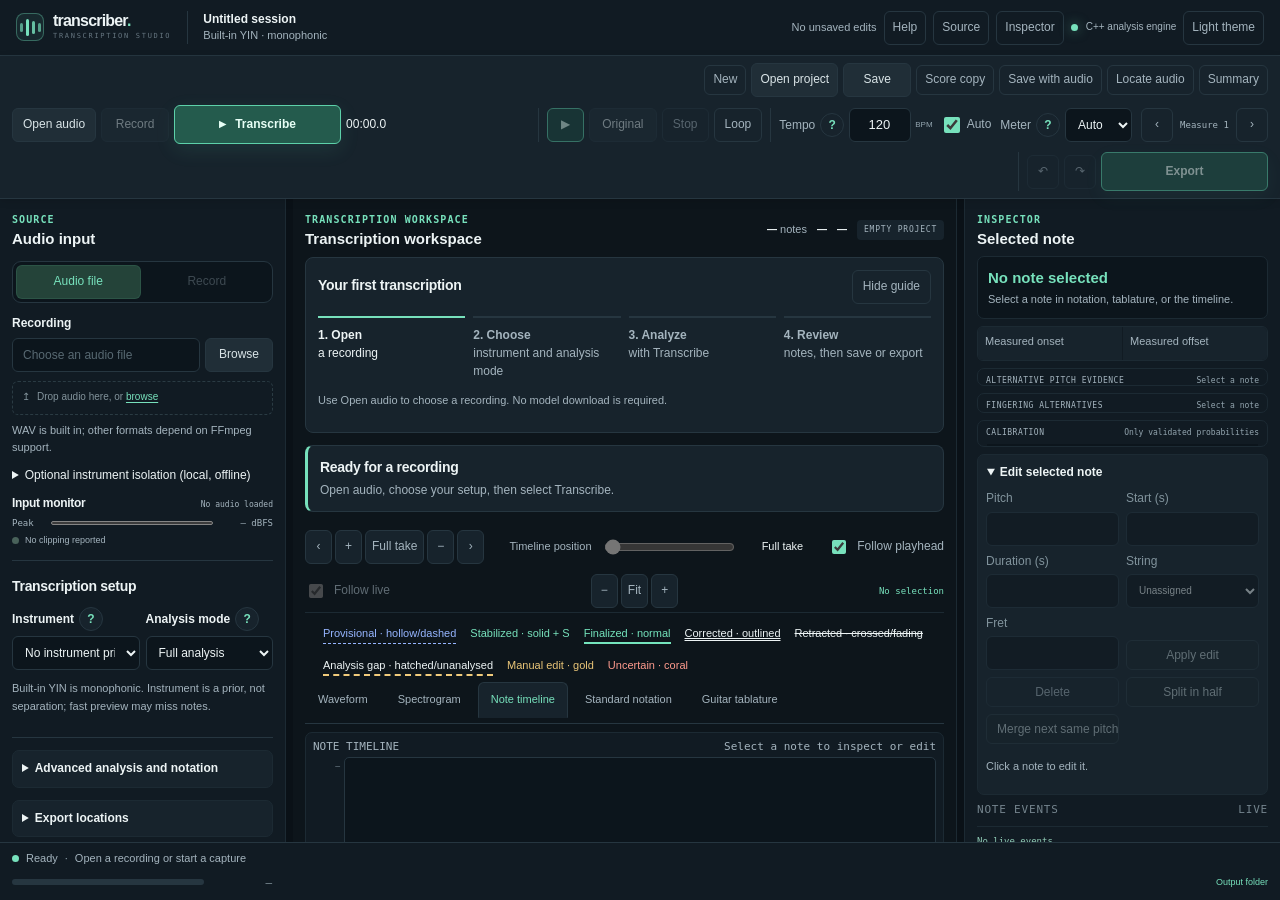
==== commit 2a4c9430: "Release 0.1.8 workstation improvements Add tabbed displays, reliable project reset, and improved rol" ====
--- a/ui/index.html
+++ b/ui/index.html
@@ -377,7 +377,7 @@
 
       <section class="panel score-panel" aria-label="Score workspace">
         <div class="score-heading">
-          <div><span class="section-kicker">SCORE WORKSPACE</span><h1>Notation &amp; tablature</h1></div>
+          <div><span class="section-kicker">TRANSCRIPTION WORKSPACE</span><h1>Transcription workspace</h1></div>
           <div class="score-heading-actions">
             <div class="stats-inline" aria-label="Score summary">
               <span><b id="note-count">—</b> notes</span>
@@ -428,14 +428,14 @@
           <button id="jump-live" class="button button-quiet" type="button"
                   aria-label="Jump to the latest live evidence" title="Jump to the latest live evidence"
                   disabled hidden>Jump to live</button>
-          <div class="score-zoom" aria-label="Notation zoom controls">
+          <div id="score-zoom-controls" class="score-zoom" role="group" aria-label="Notation zoom controls" hidden>
             <button id="engraving-zoom-out" type="button" aria-label="Zoom out" title="Zoom out">−</button>
             <button id="engraving-fit" type="button" title="Fit score to panel">Fit</button>
             <button id="engraving-zoom-in" type="button" aria-label="Zoom in" title="Zoom in">+</button>
           </div>
           <span id="selection-label" aria-live="polite">No selection</span>
         </div>
-        <div class="note-legend" aria-label="Note state legend">
+        <div id="note-legend" class="note-legend" aria-label="Note state legend">
           <span class="provisional">Provisional · hollow/dashed</span>
           <span class="stabilized">Stabilized · solid + S</span>
           <span class="finalized">Finalized · normal</span>
@@ -446,15 +446,42 @@
           <span class="uncertain">Uncertain · coral</span>
         </div>
 
-        <section class="timeline-panel" aria-label="Transcription timeline">
+        <div class="display-tabs" role="tablist" aria-label="Transcription views">
+          <button id="view-tab-waveform" class="display-tab" type="button" role="tab"
+                  aria-controls="view-waveform" aria-selected="false" tabindex="-1"
+                  data-display-tab="waveform">Waveform</button>
+          <button id="view-tab-spectrogram" class="display-tab" type="button" role="tab"
+                  aria-controls="view-spectrogram" aria-selected="false" tabindex="-1"
+                  data-display-tab="spectrogram">Spectrogram</button>
+          <button id="view-tab-note-timeline" class="display-tab" type="button" role="tab"
+                  aria-controls="view-note-timeline" aria-selected="true" tabindex="0"
+                  data-display-tab="note-timeline">Note timeline</button>
+          <button id="view-tab-standard-notation" class="display-tab" type="button" role="tab"
+                  aria-controls="view-standard-notation" aria-selected="false" tabindex="-1"
+                  data-display-tab="standard-notation">Standard notation</button>
+          <button id="view-tab-guitar-tablature" class="display-tab" type="button" role="tab"
+                  aria-controls="view-guitar-tablature" aria-selected="false" tabindex="-1"
+                  data-display-tab="guitar-tablature">Guitar tablature</button>
+        </div>
+
+        <section id="view-waveform" class="display-pane timeline-panel" role="tabpanel"
+                 aria-labelledby="view-tab-waveform" tabindex="0" hidden>
           <div class="visual-panel">
             <div class="visual-label"><span>WAVEFORM</span><span>Peak envelope · normalized amplitude</span></div>
             <canvas id="waveform" aria-label="Audio waveform preview"></canvas>
           </div>
+        </section>
+
+        <section id="view-spectrogram" class="display-pane timeline-panel" role="tabpanel"
+                 aria-labelledby="view-tab-spectrogram" tabindex="0" hidden>
           <div class="visual-panel">
             <div class="visual-label"><span>SPECTROGRAM</span><span>Log frequency · relative energy · sample seconds</span></div>
             <canvas id="spectrogram" aria-label="Audio spectrogram preview"></canvas>
           </div>
+        </section>
+
+        <section id="view-note-timeline" class="display-pane timeline-panel note-timeline-pane"
+                 role="tabpanel" aria-labelledby="view-tab-note-timeline" tabindex="0">
           <div class="timeline-title"><span>NOTE TIMELINE</span><span id="roll-duration">Select a note to inspect or edit</span></div>
           <div class="piano-roll-wrap">
             <div class="roll-labels"><span id="pitch-high">—</span><span>Pitch</span><span id="pitch-low">—</span></div>
@@ -469,31 +496,37 @@
           </div>
         </section>
 
-        <section class="notation-panel standard-panel">
-          <div class="notation-heading">
-            <div><span class="section-kicker">STANDARD NOTATION</span>
-              <span id="score-hint">Editable timing sketch · select a note to inspect</span></div>
-            <div id="engraving-controls" class="engraving-controls">
-              <label for="engraving-layout">Page</label>
-              <select id="engraving-layout" aria-label="Engraved score page layout" disabled>
-                <option value="a4">A4</option>
-                <option value="letter">US Letter</option>
-                <option value="compact">Compact</option>
-              </select>
-              <span id="engraving-status">Timeline preview · enable optional Verovio for engraved pages</span>
-              <span id="engraving-license" class="engraving-license">Verovio 6.3.0 · LGPL-3.0-or-later</span>
-            </div>
-          </div>
-          <div id="engraving-host" class="engraving-host hidden"
-               aria-label="Engraved notation for the accepted score"></div>
-          <canvas id="staff-view" tabindex="0" aria-label="Editable treble clef notation. Double click to insert; arrows edit pitch; Delete removes selection."></canvas>
-        </section>
-
-        <section class="notation-panel tab-panel" aria-label="Synchronized guitar tablature">
-          <div class="notation-heading"><div><span class="section-kicker">GUITAR TABLATURE</span>
-            <span id="tab-hint">Tuning and capo follow export settings</span></div>
-            <span id="tab-tuning-label">Standard E</span></div>
-          <canvas id="tab-view" tabindex="0" aria-label="Editable guitar tablature. Left and right select notes; up and down edit pitch."></canvas>
+        <section id="view-standard-notation" class="display-pane" role="tabpanel"
+                 aria-labelledby="view-tab-standard-notation" tabindex="0" hidden>
+          <section class="notation-panel standard-panel">
+            <div class="notation-heading">
+              <div><span class="section-kicker">STANDARD NOTATION</span>
+                <span id="score-hint">Editable timing sketch · select a note to inspect</span></div>
+              <div id="engraving-controls" class="engraving-controls">
+                <label for="engraving-layout">Page</label>
+                <select id="engraving-layout" aria-label="Engraved score page layout" disabled>
+                  <option value="a4">A4</option>
+                  <option value="letter">US Letter</option>
+                  <option value="compact">Compact</option>
+                </select>
+                <span id="engraving-status">Timeline preview · enable optional Verovio for engraved pages</span>
+                <span id="engraving-license" class="engraving-license">Verovio 6.3.0 · LGPL-3.0-or-later</span>
+              </div>
+            </div>
+            <div id="engraving-host" class="engraving-host hidden"
+                 aria-label="Engraved notation for the accepted score"></div>
+            <canvas id="staff-view" tabindex="0" aria-label="Editable treble clef notation. Double click to insert; arrows edit pitch; Delete removes selection."></canvas>
+          </section>
+        </section>
+
+        <section id="view-guitar-tablature" class="display-pane" role="tabpanel"
+                 aria-labelledby="view-tab-guitar-tablature" tabindex="0" hidden>
+          <section class="notation-panel tab-panel" aria-label="Synchronized guitar tablature">
+            <div class="notation-heading"><div><span class="section-kicker">GUITAR TABLATURE</span>
+              <span id="tab-hint">Tuning and capo follow export settings</span></div>
+              <span id="tab-tuning-label">Standard E</span></div>
+            <canvas id="tab-view" tabindex="0" aria-label="Editable guitar tablature. Left and right select notes; up and down edit pitch."></canvas>
+          </section>
         </section>
       </section>
 
@@ -682,6 +715,7 @@
     <button id="show-guide" class="button button-secondary" type="button">Show first-run guide</button>
   </dialog>
   <script src="timeline.js"></script>
+  <script src="display-tabs.js"></script>
   <script src="workspace.js"></script>
   <script src="app.js"></script>
   <script src="editor.js"></script>
--- a/ui/styles.css
+++ b/ui/styles.css
@@ -803,3 +803,41 @@
 @media (prefers-reduced-motion: reduce) {
   *, *::before, *::after { scroll-behavior: auto !important; transition: none !important; animation: none !important; }
 }
+.display-tabs {
+  display: flex;
+  min-width: 0;
+  gap: 4px;
+  overflow-x: auto;
+  padding: 0 0 5px;
+  border-bottom: 1px solid var(--border);
+}
+.display-tab {
+  min-height: 36px;
+  flex: 0 0 auto;
+  padding: 0 12px;
+  border: 1px solid transparent;
+  border-radius: 6px 6px 0 0;
+  background: transparent;
+  color: var(--muted);
+  font-size: 11px;
+  white-space: nowrap;
+}
+.display-tab:hover { background: var(--panel-raised); color: var(--text); }
+.display-tab[aria-selected="true"] {
+  border-color: var(--border);
+  border-bottom-color: var(--panel-raised);
+  background: var(--panel-raised);
+  color: var(--mint);
+}
+.display-pane { min-width: 0; }
+.display-pane[hidden] { display: none !important; }
+#view-waveform #waveform { height: clamp(160px, 30vh, 320px); }
+#view-spectrogram #spectrogram { height: clamp(220px, 40vh, 460px); }
+#view-note-timeline .piano-roll-wrap { min-height: clamp(210px, 34vh, 380px); }
+#view-note-timeline #piano-roll { height: clamp(190px, 32vh, 360px); }
+#view-standard-notation .notation-panel canvas { min-height: 260px; max-height: 460px; }
+#view-guitar-tablature .tab-panel canvas {
+  height: clamp(220px, 34vh, 380px);
+  min-height: 220px;
+  max-height: 420px;
+}
